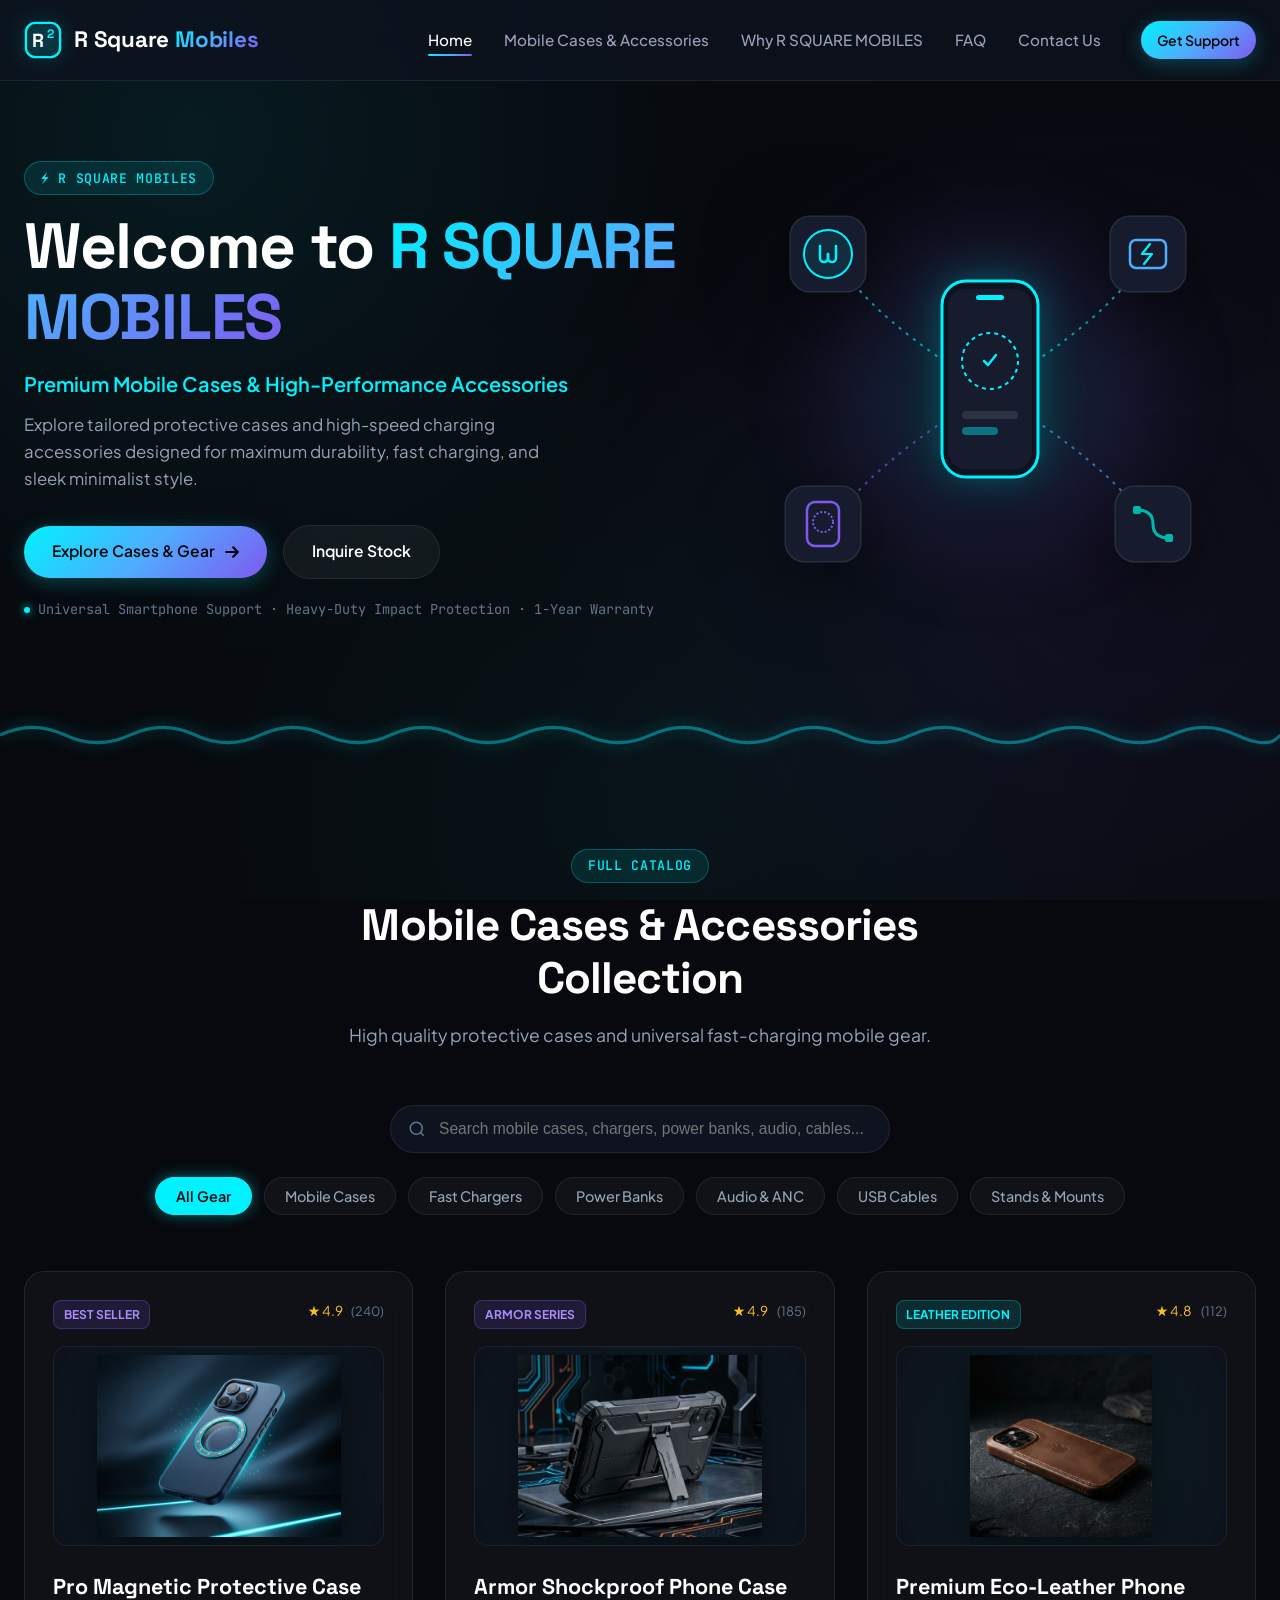
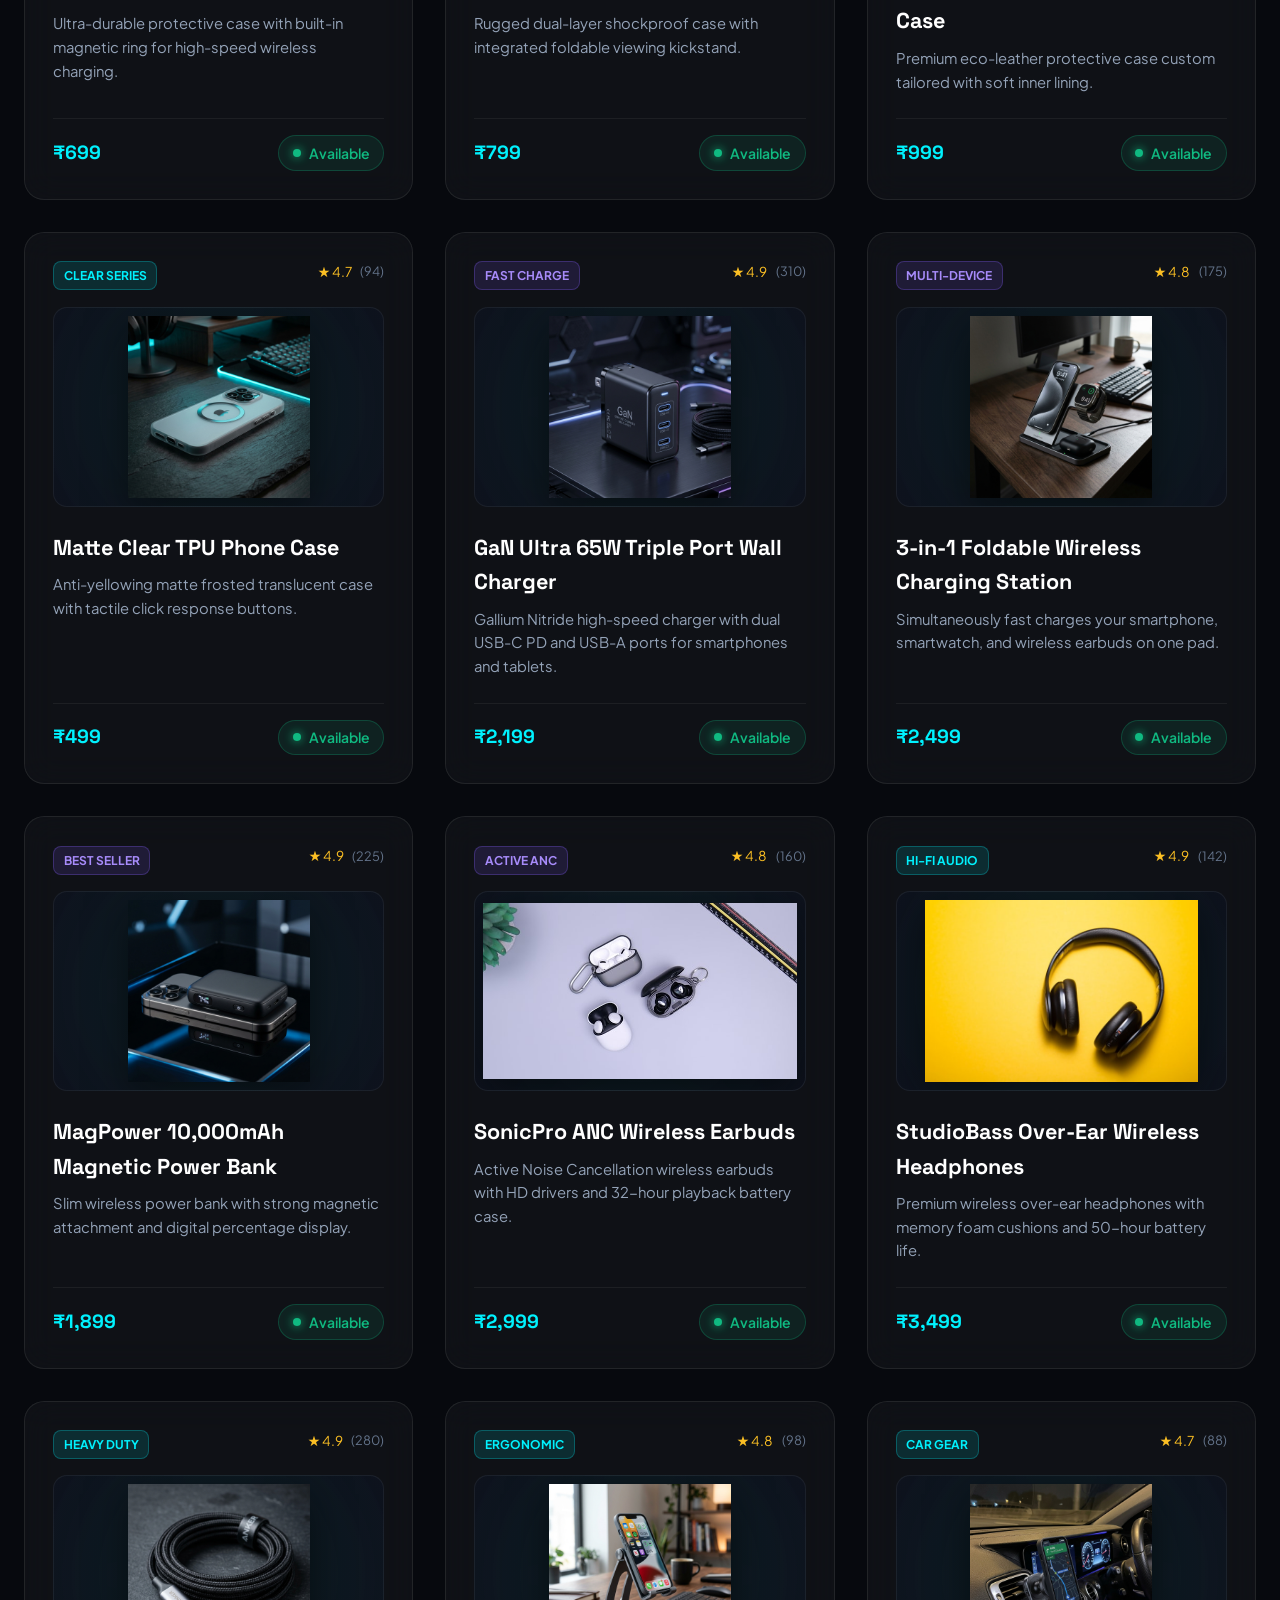
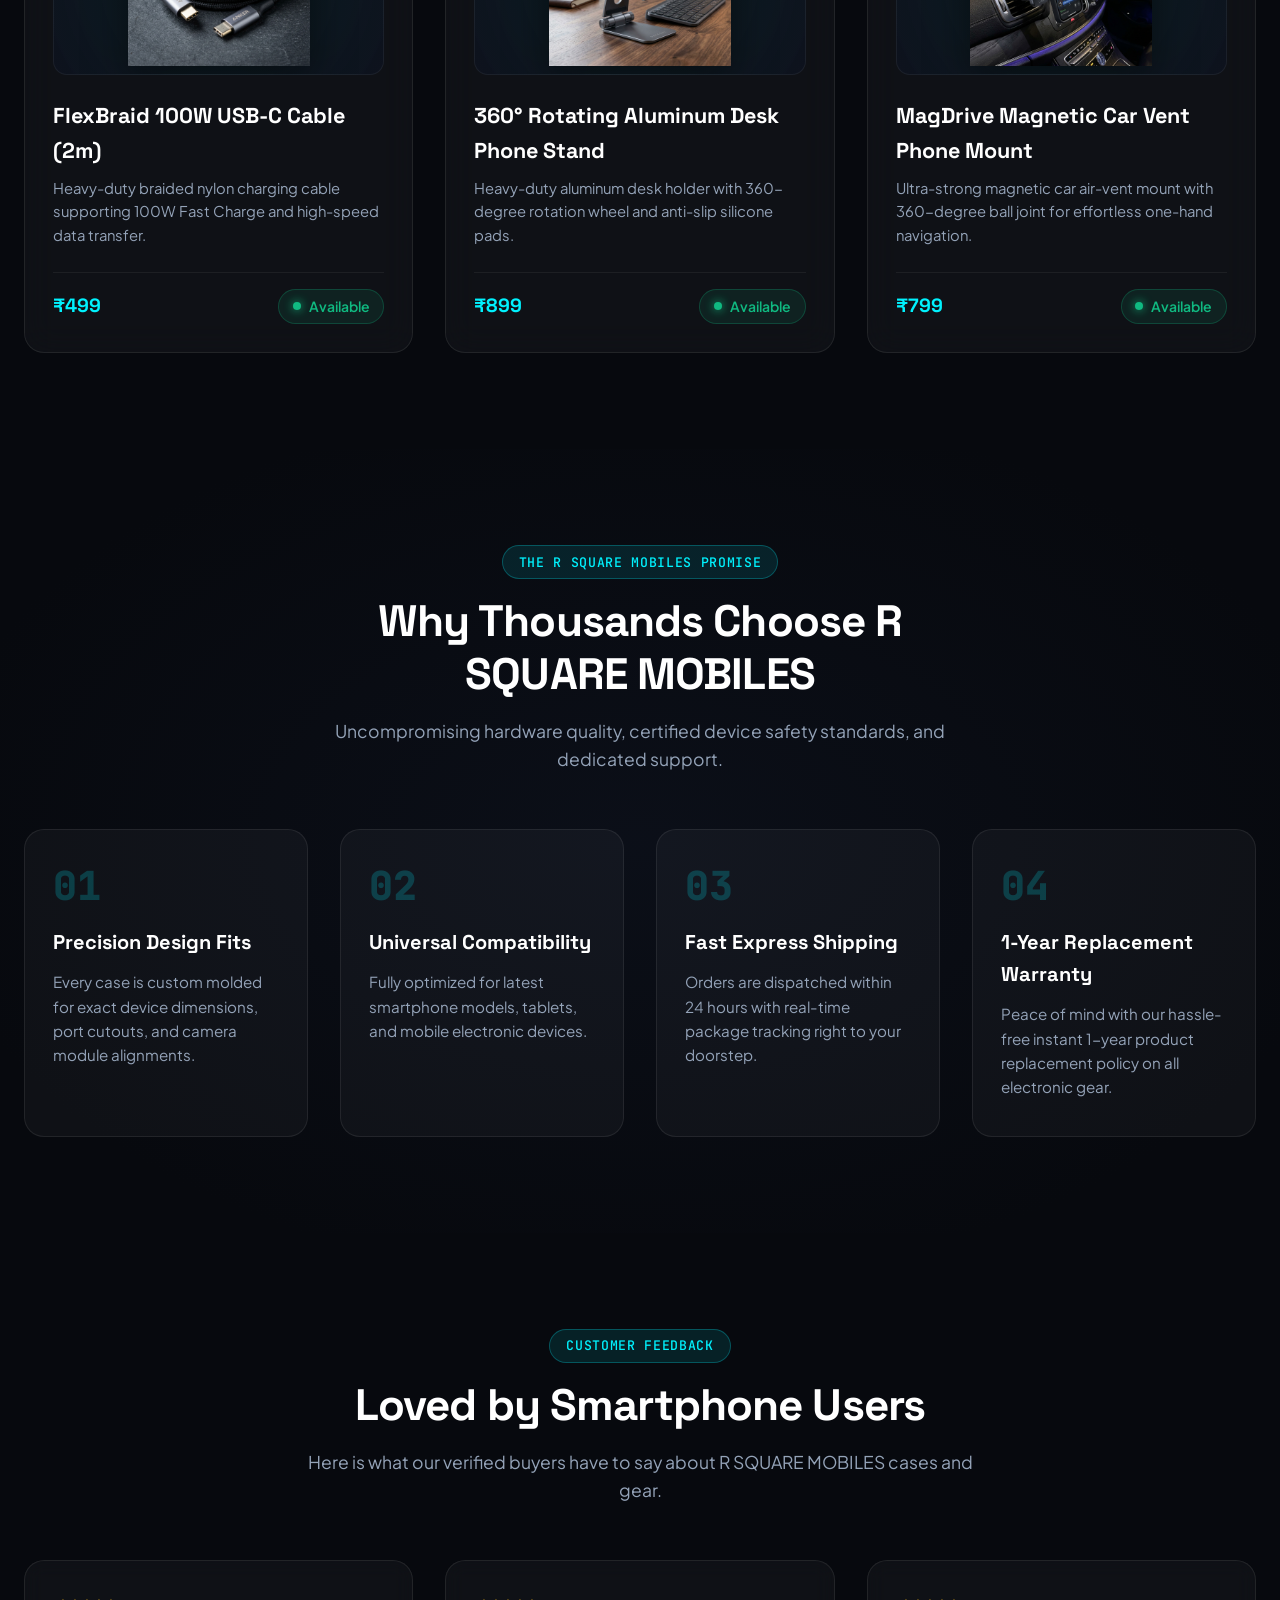
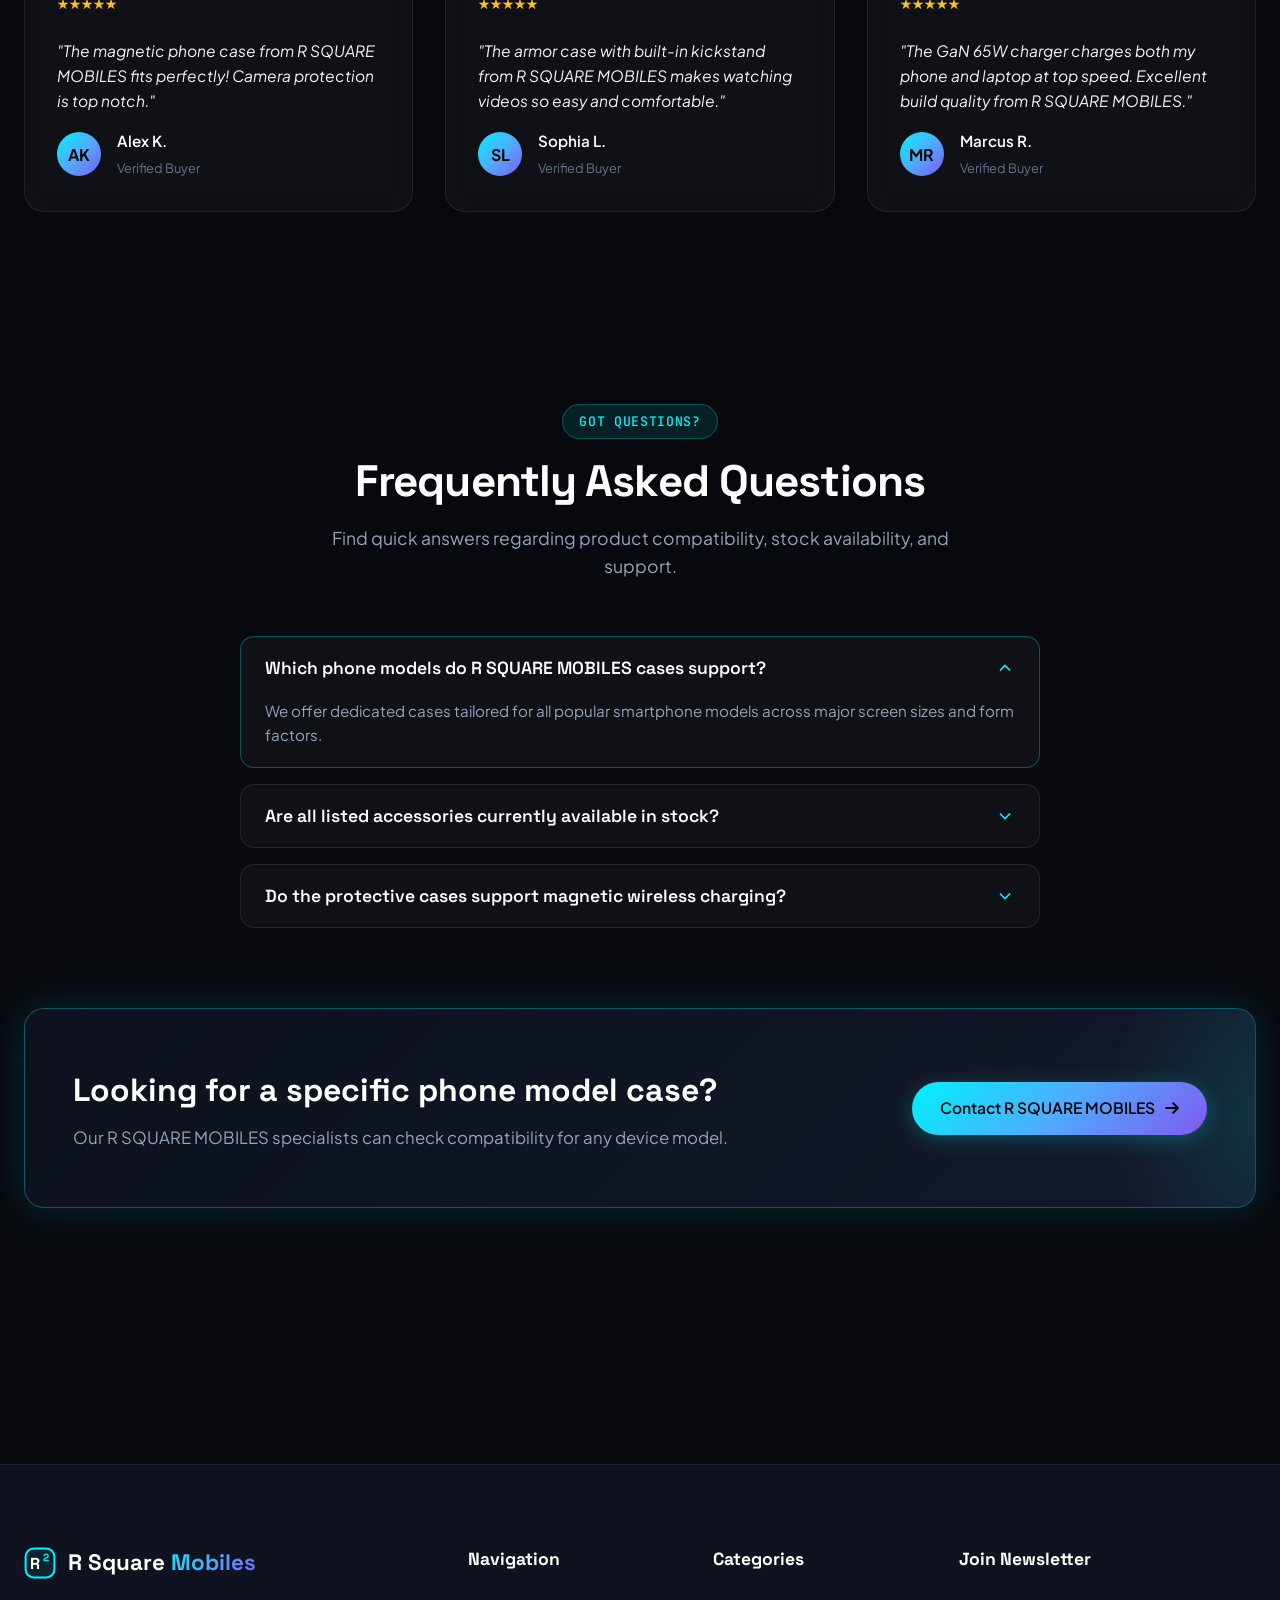
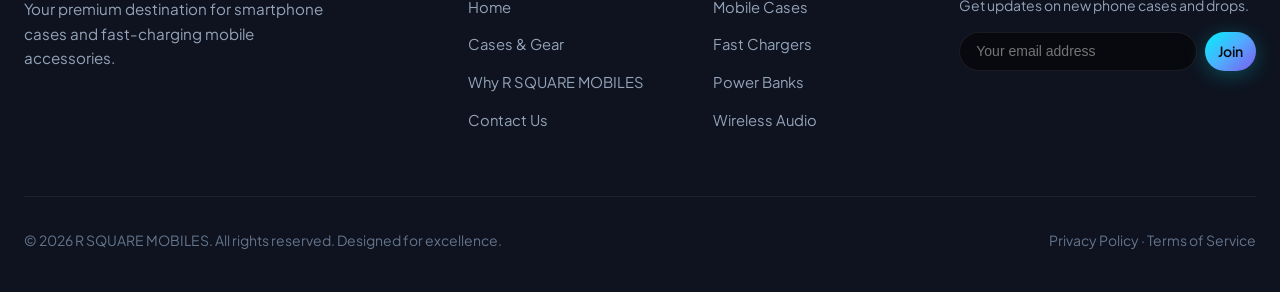
==== index.html @ cab2f371 "first commit" ====
<!DOCTYPE html>
<html lang="en">

<head>
  <meta charset="UTF-8">
  <meta name="viewport" content="width=device-width, initial-scale=1.0">
  <title>R SQUARE MOBILES — Premium Mobile Cases &amp; Accessories</title>
  <meta name="description"
    content="R SQUARE MOBILES is your premier destination for high-end mobile cases and smartphone accessories — fast chargers, magnetic power banks, ANC wireless earbuds, and braided cables.">
  <link rel="preconnect" href="https://fonts.googleapis.com">
  <link rel="preconnect" href="https://fonts.gstatic.com" crossorigin>
  <link rel="stylesheet" href="css/style.css">
</head>

<body>

  <!-- ============================= SITE HEADER ============================= -->
  <header class="site-header">
    <div class="container header-inner">
      <a href="index.html" class="brand" aria-label="R SQUARE MOBILES Home">
        <svg class="brand-mark" viewBox="0 0 40 40" fill="none" xmlns="http://www.w3.org/2000/svg" aria-hidden="true">
          <rect x="2" y="2" width="36" height="36" rx="10" fill="rgba(0, 242, 254, 0.08)" stroke="#00f2fe"
            stroke-width="2.5" />
          <text x="8" y="27" font-family="'Space Grotesk', sans-serif" font-weight="800" font-size="20"
            fill="#ffffff">R</text>
          <text x="24" y="18" font-family="'Space Grotesk', sans-serif" font-weight="800" font-size="13"
            fill="#00f2fe">2</text>
        </svg>
        <span>R Square<span class="accent"> Mobiles</span></span>
      </a>

      <button class="nav-toggle" id="navToggle" aria-label="Toggle navigation menu" aria-expanded="false"
        aria-controls="mainNav">
        <svg viewBox="0 0 24 24" width="24" height="24" fill="none" stroke="currentColor" stroke-width="2"
          stroke-linecap="round">
          <line x1="3" y1="6" x2="21" y2="6" />
          <line x1="3" y1="12" x2="21" y2="12" />
          <line x1="3" y1="18" x2="21" y2="18" />
        </svg>
      </button>

      <nav class="main-nav" id="mainNav">
        <ul class="nav-links">
          <li><a href="index.html" class="active">Home</a></li>
          <li><a href="#accessories">Mobile Cases &amp; Accessories</a></li>
          <li><a href="#why">Why R SQUARE MOBILES</a></li>
          <li><a href="#faq">FAQ</a></li>
          <li><a href="contact.html">Contact Us</a></li>
        </ul>
        <div class="header-actions">
          <a href="contact.html" class="btn btn-primary btn-sm nav-cta">Get Support</a>
        </div>
      </nav>
    </div>
  </header>

  <main>
    <!-- ============================= HERO SECTION ============================= -->
    <section class="hero">
      <div class="container hero-inner">
        <div class="hero-copy">
          <span class="eyebrow">⚡ R SQUARE MOBILES</span>
          <h1 class="hero-heading">Welcome to <span class="accent">R SQUARE MOBILES</span></h1>
          <p class="hero-sub">Premium Mobile Cases &amp; High-Performance Accessories</p>
          <p class="hero-desc">Explore tailored protective cases and high-speed charging accessories designed for
            maximum durability, fast charging, and sleek minimalist style.</p>

          <div class="hero-actions">
            <div class="hero-buttons">
              <a href="#accessories" class="btn btn-primary">
                Explore Cases &amp; Gear
                <svg class="btn-icon" viewBox="0 0 12 12" fill="none" aria-hidden="true">
                  <path d="M1 6h10M7 2l4 4-4 4" stroke="currentColor" stroke-width="1.8" stroke-linecap="round"
                    stroke-linejoin="round" />
                </svg>
              </a>
              <a href="contact.html" class="btn btn-secondary">Inquire Stock</a>
            </div>
            <div class="hero-note">
              <span></span> Universal Smartphone Support · Heavy-Duty Impact Protection · 1-Year Warranty
            </div>
          </div>
        </div>

        <div class="hero-art-wrapper">
          <div class="hero-art-backdrop"></div>
          <div class="hero-svg-container">
            <svg viewBox="0 0 480 440" fill="none" xmlns="http://www.w3.org/2000/svg" aria-hidden="true">
              <path d="M240 220 C160 170, 110 130, 80 80" stroke="#00f2fe" stroke-width="2" stroke-dasharray="3 6"
                opacity="0.6" />
              <path d="M240 220 C320 170, 370 130, 400 80" stroke="#00f2fe" stroke-width="2" stroke-dasharray="3 6"
                opacity="0.6" />
              <path d="M240 220 C160 270, 110 310, 75 360" stroke="#7f5af0" stroke-width="2" stroke-dasharray="3 6"
                opacity="0.6" />
              <path d="M240 220 C320 270, 370 310, 405 360" stroke="#4facfe" stroke-width="2" stroke-dasharray="3 6"
                opacity="0.6" />

              <!-- Central Smartphone Showcase -->
              <g transform="translate(192, 110)">
                <rect x="0" y="0" width="96" height="196" rx="24" fill="#0e131f" stroke="#00f2fe" stroke-width="3"
                  filter="drop-shadow(0 0 20px rgba(0,242,254,0.3))" />
                <rect x="6" y="8" width="84" height="180" rx="18" fill="#161c2e" />
                <rect x="34" y="14" width="28" height="5" rx="2.5" fill="#00f2fe" />
                <circle cx="48" cy="80" r="28" fill="none" stroke="#00f2fe" stroke-width="2" stroke-dasharray="4 4" />
                <path d="M42 80 L46 84 L54 74" stroke="#00f2fe" stroke-width="2.5" stroke-linecap="round" />
                <rect x="20" y="130" width="56" height="8" rx="4" fill="rgba(255,255,255,0.1)" />
                <rect x="20" y="146" width="36" height="8" rx="4" fill="rgba(0,242,254,0.4)" />
              </g>

              <!-- Floating Earbuds (Top Left) -->
              <g class="float-item-1" transform="translate(40, 45)">
                <rect x="0" y="0" width="76" height="76" rx="20" fill="#161c2e" stroke="rgba(255,255,255,0.1)"
                  stroke-width="1.5" />
                <circle cx="38" cy="38" r="24" fill="rgba(0,242,254,0.08)" stroke="#00f2fe" stroke-width="2" />
                <path d="M30 30 v12 a4 4 0 0 0 8 0 v-4" stroke="#00f2fe" stroke-width="2.5" stroke-linecap="round"
                  fill="none" />
                <path d="M46 30 v12 a4 4 0 0 1 -8 0 v-4" stroke="#00f2fe" stroke-width="2.5" stroke-linecap="round"
                  fill="none" />
              </g>

              <!-- Floating Charger (Top Right) -->
              <g class="float-item-2" transform="translate(360, 45)">
                <rect x="0" y="0" width="76" height="76" rx="20" fill="#161c2e" stroke="rgba(255,255,255,0.1)"
                  stroke-width="1.5" />
                <rect x="20" y="24" width="36" height="28" rx="6" stroke="#4facfe" stroke-width="2.5" fill="none" />
                <path d="M40 28 L32 38 H42 L34 48" stroke="#00f2fe" stroke-width="2.2" stroke-linecap="round"
                  stroke-linejoin="round" />
              </g>

              <!-- Floating Case (Bottom Left) -->
              <g class="float-item-3" transform="translate(35, 315)">
                <rect x="0" y="0" width="76" height="76" rx="20" fill="#161c2e" stroke="rgba(255,255,255,0.1)"
                  stroke-width="1.5" />
                <rect x="22" y="16" width="32" height="44" rx="8" stroke="#7f5af0" stroke-width="2.5" fill="none" />
                <circle cx="38" cy="36" r="10" stroke="#7f5af0" stroke-width="2" stroke-dasharray="2 2" />
              </g>

              <!-- Floating USB Cable (Bottom Right) -->
              <g class="float-item-1" transform="translate(365, 315)">
                <rect x="0" y="0" width="76" height="76" rx="20" fill="#161c2e" stroke="rgba(255,255,255,0.1)"
                  stroke-width="1.5" />
                <path d="M22 24 q16 0 16 14 t16 14" stroke="#00b8a9" stroke-width="3" fill="none"
                  stroke-linecap="round" />
                <rect x="18" y="20" width="8" height="8" rx="2" fill="#00b8a9" />
                <rect x="50" y="48" width="8" height="8" rx="2" fill="#00b8a9" />
              </g>
            </svg>
          </div>
        </div>
      </div>
    </section>

    <!-- Cable Divider Visual -->
    <svg class="cable-divider" viewBox="0 0 1180 28" preserveAspectRatio="none" aria-hidden="true">
      <path
        d="M0 14 Q 30 2, 60 14 T 120 14 T 180 14 T 240 14 T 300 14 T 360 14 T 420 14 T 480 14 T 540 14 T 600 14 T 660 14 T 720 14 T 780 14 T 840 14 T 900 14 T 960 14 T 1020 14 T 1080 14 T 1140 14 T 1180 14" />
    </svg>

    <!-- ============================= ACCESSORIES CATALOG ============================= -->
    <section class="accessories" id="accessories">
      <div class="container">
        <div class="section-head">
          <span class="eyebrow">Full Catalog</span>
          <h2 class="section-heading">Mobile Cases &amp; Accessories Collection</h2>
          <p class="section-sub">High quality protective cases and universal fast-charging mobile gear.</p>
        </div>

        <!-- Filter & Search Controls -->
        <div class="filter-bar">
          <div class="search-box">
            <svg class="search-icon" viewBox="0 0 24 24" fill="none" stroke="currentColor" stroke-width="2">
              <circle cx="11" cy="11" r="8" />
              <line x1="21" y1="21" x2="16.65" y2="16.65" />
            </svg>
            <input type="text" id="searchInput" class="search-input"
              placeholder="Search mobile cases, chargers, power banks, audio, cables..."
              aria-label="Search mobile cases and accessories">
          </div>

          <div class="category-tabs">
            <button class="tab-btn active" data-category="all">All Gear</button>
            <button class="tab-btn" data-category="cases">Mobile Cases</button>
            <button class="tab-btn" data-category="chargers">Fast Chargers</button>
            <button class="tab-btn" data-category="powerbanks">Power Banks</button>
            <button class="tab-btn" data-category="audio">Audio &amp; ANC</button>
            <button class="tab-btn" data-category="cables">USB Cables</button>
            <button class="tab-btn" data-category="accessories">Stands &amp; Mounts</button>
          </div>
        </div>

        <!-- Dynamic Product Cards Grid -->
        <div class="card-grid" id="productGrid">
          <!-- Populated dynamically via js/script.js -->
        </div>
      </div>
    </section>

    <!-- ============================= WHY CHOOSE US ============================= -->
    <section class="why" id="why">
      <div class="container">
        <div class="section-head">
          <span class="eyebrow">The R SQUARE MOBILES Promise</span>
          <h2 class="section-heading">Why Thousands Choose R SQUARE MOBILES</h2>
          <p class="section-sub">Uncompromising hardware quality, certified device safety standards, and dedicated
            support.</p>
        </div>

        <div class="feature-grid">
          <div class="feature-item">
            <span class="feature-num">01</span>
            <h3>Precision Design Fits</h3>
            <p>Every case is custom molded for exact device dimensions, port cutouts, and camera module alignments.</p>
          </div>
          <div class="feature-item">
            <span class="feature-num">02</span>
            <h3>Universal Compatibility</h3>
            <p>Fully optimized for latest smartphone models, tablets, and mobile electronic devices.</p>
          </div>
          <div class="feature-item">
            <span class="feature-num">03</span>
            <h3>Fast Express Shipping</h3>
            <p>Orders are dispatched within 24 hours with real-time package tracking right to your doorstep.</p>
          </div>
          <div class="feature-item">
            <span class="feature-num">04</span>
            <h3>1-Year Replacement Warranty</h3>
            <p>Peace of mind with our hassle-free instant 1-year product replacement policy on all electronic gear.</p>
          </div>
        </div>
      </div>
    </section>

    <!-- ============================= REVIEWS / TESTIMONIALS ============================= -->
    <section class="testimonials">
      <div class="container">
        <div class="section-head">
          <span class="eyebrow">Customer Feedback</span>
          <h2 class="section-heading">Loved by Smartphone Users</h2>
          <p class="section-sub">Here is what our verified buyers have to say about R SQUARE MOBILES cases and gear.</p>
        </div>

        <div class="testimonial-grid">
          <div class="testimonial-card">
            <div class="rating-stars">★★★★★</div>
            <p class="testimonial-quote">"The magnetic phone case from R SQUARE MOBILES fits perfectly! Camera
              protection is top notch."</p>
            <div class="testimonial-user">
              <div class="user-avatar">AK</div>
              <div class="user-info">
                <h4>Alex K.</h4>
                <span>Verified Buyer</span>
              </div>
            </div>
          </div>

          <div class="testimonial-card">
            <div class="rating-stars">★★★★★</div>
            <p class="testimonial-quote">"The armor case with built-in kickstand from R SQUARE MOBILES makes watching
              videos so easy and comfortable."</p>
            <div class="testimonial-user">
              <div class="user-avatar">SL</div>
              <div class="user-info">
                <h4>Sophia L.</h4>
                <span>Verified Buyer</span>
              </div>
            </div>
          </div>

          <div class="testimonial-card">
            <div class="rating-stars">★★★★★</div>
            <p class="testimonial-quote">"The GaN 65W charger charges both my phone and laptop at top speed. Excellent
              build quality from R SQUARE MOBILES."</p>
            <div class="testimonial-user">
              <div class="user-avatar">MR</div>
              <div class="user-info">
                <h4>Marcus R.</h4>
                <span>Verified Buyer</span>
              </div>
            </div>
          </div>
        </div>
      </div>
    </section>

    <!-- ============================= FAQ ACCORDION ============================= -->
    <section class="faq-section" id="faq">
      <div class="container">
        <div class="section-head">
          <span class="eyebrow">Got Questions?</span>
          <h2 class="section-heading">Frequently Asked Questions</h2>
          <p class="section-sub">Find quick answers regarding product compatibility, stock availability, and support.
          </p>
        </div>

        <div class="faq-accordion">
          <div class="faq-item open">
            <button class="faq-question">
              Which phone models do R SQUARE MOBILES cases support?
              <svg class="faq-icon" viewBox="0 0 24 24" fill="none" stroke="currentColor" stroke-width="2">
                <polyline points="6 9 12 15 18 9" />
              </svg>
            </button>
            <div class="faq-answer">
              We offer dedicated cases tailored for all popular smartphone models across major screen sizes and form
              factors.
            </div>
          </div>

          <div class="faq-item">
            <button class="faq-question">
              Are all listed accessories currently available in stock?
              <svg class="faq-icon" viewBox="0 0 24 24" fill="none" stroke="currentColor" stroke-width="2">
                <polyline points="6 9 12 15 18 9" />
              </svg>
            </button>
            <div class="faq-answer">
              Yes! All cases and accessories displayed in the catalog are available in stock at R SQUARE MOBILES and
              ready for fast dispatch.
            </div>
          </div>

          <div class="faq-item">
            <button class="faq-question">
              Do the protective cases support magnetic wireless charging?
              <svg class="faq-icon" viewBox="0 0 24 24" fill="none" stroke="currentColor" stroke-width="2">
                <polyline points="6 9 12 15 18 9" />
              </svg>
            </button>
            <div class="faq-answer">
              Yes, our magnetic cases feature built-in magnetic rings for strong alignment with magnetic wireless
              chargers, power banks, and car mounts.
            </div>
          </div>
        </div>
      </div>
      </div>

      <!-- ============================= CONTACT CTA ============================= -->
      <section class="cta">
        <div class="container">
          <div class="cta-panel">
            <div class="cta-copy">
              <h2>Looking for a specific phone model case?</h2>
              <p>Our R SQUARE MOBILES specialists can check compatibility for any device model.</p>
            </div>
            <a href="contact.html" class="btn btn-primary">
              Contact R SQUARE MOBILES
              <svg class="btn-icon" viewBox="0 0 12 12" fill="none" aria-hidden="true">
                <path d="M1 6h10M7 2l4 4-4 4" stroke="currentColor" stroke-width="1.8" stroke-linecap="round"
                  stroke-linejoin="round" />
              </svg>
            </a>
          </div>
        </div>
      </section>
  </main>

  <!-- ============================= FOOTER ============================= -->
  <footer class="site-footer">
    <div class="container">
      <div class="footer-top">
        <div>
          <div class="footer-brand">
            <svg viewBox="0 0 40 40" width="32" height="32" fill="none" xmlns="http://www.w3.org/2000/svg"
              aria-hidden="true">
              <rect x="2" y="2" width="36" height="36" rx="10" fill="rgba(0, 242, 254, 0.08)" stroke="#00f2fe"
                stroke-width="2.5" />
              <text x="8" y="27" font-family="'Space Grotesk', sans-serif" font-weight="800" font-size="20"
                fill="#ffffff">R</text>
              <text x="24" y="18" font-family="'Space Grotesk', sans-serif" font-weight="800" font-size="13"
                fill="#00f2fe">2</text>
            </svg>
            <span>R Square<span class="accent"> Mobiles</span></span>
          </div>
          <p class="footer-tagline">Your premium destination for smartphone cases and fast-charging mobile accessories.
          </p>
        </div>

        <div class="footer-col">
          <h4>Navigation</h4>
          <ul>
            <li><a href="index.html">Home</a></li>
            <li><a href="#accessories">Cases &amp; Gear</a></li>
            <li><a href="#why">Why R SQUARE MOBILES</a></li>
            <li><a href="contact.html">Contact Us</a></li>
          </ul>
        </div>

        <div class="footer-col">
          <h4>Categories</h4>
          <ul>
            <li><a href="#accessories">Mobile Cases</a></li>
            <li><a href="#accessories">Fast Chargers</a></li>
            <li><a href="#accessories">Power Banks</a></li>
            <li><a href="#accessories">Wireless Audio</a></li>
          </ul>
        </div>

        <div class="footer-col">
          <h4>Join Newsletter</h4>
          <p style="font-size:0.875rem; color:var(--text-muted);">Get updates on new phone cases and drops.</p>
          <form class="newsletter-form"
            onsubmit="event.preventDefault(); showToast('Subscribed to R SQUARE MOBILES newsletter!'); this.reset();">
            <input type="email" placeholder="Your email address" class="newsletter-input" required>
            <button type="submit" class="btn btn-primary btn-sm">Join</button>
          </form>
        </div>
      </div>

      <div class="footer-bottom">
        <span>© 2026 R SQUARE MOBILES. All rights reserved. Designed for excellence.</span>
        <span>Privacy Policy · Terms of Service</span>
      </div>
    </div>
  </footer>

  <script src="js/script.js"></script>
</body>

</html>
---- css/style.css ----
/* ==========================================================================
   R SQUARE MOBILES — PREMIUM ULTRA-MODERN DESIGN SYSTEM
   ========================================================================== */

@import url('https://fonts.googleapis.com/css2?family=Plus+Jakarta+Sans:ital,wght@0,300..800;1,300..800&family=Space+Grotesk:wght@500;600;700&family=JetBrains+Mono:wght@500&display=swap');

:root {
  /* Color Palette - Deep Space Obsidian & Cyber Cyan */
  --bg-dark: #07090e;
  --bg-surface: #0e131f;
  --bg-surface-elevated: #161c2e;
  --bg-glass: rgba(14, 19, 31, 0.75);
  --bg-glass-card: rgba(255, 255, 255, 0.035);
  --bg-glass-hover: rgba(255, 255, 255, 0.07);

  --border-glass: rgba(255, 255, 255, 0.08);
  --border-glow: rgba(0, 242, 254, 0.3);
  --border-active: #00f2fe;

  --accent-cyan: #00f2fe;
  --accent-blue: #4facfe;
  --accent-teal: #00b8a9;
  --accent-purple: #7f5af0;
  --accent-gradient: linear-gradient(135deg, #00f2fe 0%, #4facfe 50%, #7f5af0 100%);
  --accent-gradient-hover: linear-gradient(135deg, #38f9d7 0%, #4facfe 100%);
  --accent-glow: rgba(0, 242, 254, 0.25);
  --accent-glow-strong: rgba(0, 242, 254, 0.5);

  --text-bright: #ffffff;
  --text-main: #f1f5f9;
  --text-muted: #94a3b8;
  --text-dim: #64748b;

  --font-primary: 'Plus Jakarta Sans', -apple-system, BlinkMacSystemFont, sans-serif;
  --font-heading: 'Space Grotesk', sans-serif;
  --font-mono: 'JetBrains Mono', monospace;

  --radius-sm: 8px;
  --radius-md: 14px;
  --radius-lg: 20px;
  --radius-full: 9999px;

  --transition-fast: 0.2s cubic-bezier(0.16, 1, 0.3, 1);
  --transition-normal: 0.35s cubic-bezier(0.16, 1, 0.3, 1);
  --transition-bounce: 0.5s cubic-bezier(0.34, 1.56, 0.64, 1);

  --shadow-sm: 0 4px 12px rgba(0, 0, 0, 0.3);
  --shadow-md: 0 10px 30px rgba(0, 0, 0, 0.5);
  --shadow-glow: 0 0 30px rgba(0, 242, 254, 0.2);
}

/* Base & Reset */
*,
*::before,
*::after {
  box-sizing: border-box;
  margin: 0;
  padding: 0;
}

html {
  scroll-behavior: smooth;
  font-size: 16px;
  color-scheme: dark;
}

body {
  font-family: var(--font-primary);
  background-color: var(--bg-dark);
  color: var(--text-main);
  line-height: 1.6;
  overflow-x: hidden;
  min-height: 100vh;
  position: relative;
  background-image:
    radial-gradient(circle at 15% 15%, rgba(0, 242, 254, 0.08) 0%, transparent 40%),
    radial-gradient(circle at 85% 65%, rgba(127, 90, 240, 0.08) 0%, transparent 45%),
    radial-gradient(circle at 50% 90%, rgba(0, 184, 169, 0.06) 0%, transparent 50%);
  background-attachment: fixed;
}

/* Custom Scrollbar */
::-webkit-scrollbar {
  width: 10px;
}

::-webkit-scrollbar-track {
  background: var(--bg-dark);
}

::-webkit-scrollbar-thumb {
  background: #1e293b;
  border-radius: var(--radius-full);
  border: 2px solid var(--bg-dark);
}

::-webkit-scrollbar-thumb:hover {
  background: var(--accent-teal);
}

/* Typography & Layout Utility */
.container {
  width: 100%;
  max-width: 1280px;
  margin: 0 auto;
  padding: 0 1.5rem;
}

a {
  color: inherit;
  text-decoration: none;
  transition: color var(--transition-fast);
}

ul {
  list-style: none;
}

img,
svg {
  display: block;
  max-width: 100%;
}

button {
  font-family: inherit;
  cursor: pointer;
  border: none;
  background: none;
}

.eyebrow {
  display: inline-flex;
  align-items: center;
  gap: 0.5rem;
  padding: 0.35rem 1rem;
  border-radius: var(--radius-full);
  background: rgba(0, 242, 254, 0.1);
  border: 1px solid rgba(0, 242, 254, 0.25);
  color: var(--accent-cyan);
  font-family: var(--font-mono);
  font-size: 0.825rem;
  font-weight: 500;
  letter-spacing: 0.05em;
  text-transform: uppercase;
  margin-bottom: 1rem;
}

.accent {
  background: var(--accent-gradient);
  -webkit-background-clip: text;
  -webkit-text-fill-color: transparent;
}

.section-head {
  text-align: center;
  max-width: 680px;
  margin: 0 auto 3.5rem;
}

.section-heading {
  font-family: var(--font-heading);
  font-size: clamp(2rem, 4vw, 2.75rem);
  font-weight: 700;
  letter-spacing: -0.02em;
  color: var(--text-bright);
  line-height: 1.2;
  margin-bottom: 1rem;
}

.section-sub {
  color: var(--text-muted);
  font-size: 1.1rem;
}

/* Buttons */
.btn {
  display: inline-flex;
  align-items: center;
  justify-content: center;
  gap: 0.6rem;
  padding: 0.85rem 1.75rem;
  border-radius: var(--radius-full);
  font-weight: 600;
  font-size: 0.975rem;
  transition: all var(--transition-normal);
  position: relative;
  overflow: hidden;
  z-index: 1;
}

.btn-primary {
  background: var(--accent-gradient);
  color: #07090e;
  box-shadow: 0 4px 20px var(--accent-glow);
}

.btn-primary:hover {
  transform: translateY(-2px);
  box-shadow: 0 8px 30px var(--accent-glow-strong);
}

.btn-secondary {
  background: rgba(255, 255, 255, 0.05);
  color: var(--text-bright);
  border: 1px solid var(--border-glass);
  backdrop-filter: blur(10px);
}

.btn-secondary:hover {
  background: rgba(255, 255, 255, 0.1);
  border-color: rgba(255, 255, 255, 0.2);
  transform: translateY(-2px);
}

.btn-sm {
  padding: 0.5rem 1rem;
  font-size: 0.875rem;
}

.btn-icon {
  width: 14px;
  height: 14px;
  transition: transform var(--transition-fast);
}

.btn:hover .btn-icon {
  transform: translateX(4px);
}

/* ==========================================================================
   HEADER & NAVIGATION
   ========================================================================== */
.site-header {
  position: sticky;
  top: 0;
  z-index: 100;
  background: var(--bg-glass);
  backdrop-filter: blur(20px);
  -webkit-backdrop-filter: blur(20px);
  border-bottom: 1px solid var(--border-glass);
  transition: background var(--transition-fast);
}

.header-inner {
  display: flex;
  align-items: center;
  justify-content: space-between;
  height: 80px;
}

.brand {
  display: flex;
  align-items: center;
  gap: 0.75rem;
  font-family: var(--font-heading);
  font-size: 1.4rem;
  font-weight: 700;
  color: var(--text-bright);
  letter-spacing: -0.01em;
}

.brand-mark {
  width: 38px;
  height: 38px;
  filter: drop-shadow(0 0 10px rgba(0, 242, 254, 0.4));
  transition: transform var(--transition-bounce);
}

.brand:hover .brand-mark {
  transform: scale(1.1) rotate(-5deg);
}

.main-nav {
  display: flex;
  align-items: center;
  gap: 2.5rem;
}

.nav-links {
  display: flex;
  align-items: center;
  gap: 2rem;
}

.nav-links a {
  color: var(--text-muted);
  font-weight: 500;
  font-size: 0.95rem;
  position: relative;
  padding: 0.4rem 0;
}

.nav-links a:hover,
.nav-links a.active {
  color: var(--text-bright);
}

.nav-links a::after {
  content: '';
  position: absolute;
  bottom: 0;
  left: 0;
  width: 0%;
  height: 2px;
  background: var(--accent-gradient);
  border-radius: var(--radius-full);
  transition: width var(--transition-normal);
}

.nav-links a:hover::after,
.nav-links a.active::after {
  width: 100%;
}

.header-actions {
  display: flex;
  align-items: center;
  gap: 1rem;
}

.cart-toggle-btn {
  position: relative;
  display: flex;
  align-items: center;
  justify-content: center;
  width: 44px;
  height: 44px;
  border-radius: var(--radius-full);
  background: rgba(255, 255, 255, 0.05);
  border: 1px solid var(--border-glass);
  color: var(--text-bright);
  transition: all var(--transition-fast);
}

.cart-toggle-btn:hover {
  background: rgba(0, 242, 254, 0.15);
  border-color: var(--accent-cyan);
  color: var(--accent-cyan);
}

.cart-badge {
  position: absolute;
  top: -4px;
  right: -4px;
  background: var(--accent-cyan);
  color: #07090e;
  font-size: 0.75rem;
  font-weight: 700;
  width: 20px;
  height: 20px;
  border-radius: var(--radius-full);
  display: flex;
  align-items: center;
  justify-content: center;
  box-shadow: 0 0 10px var(--accent-cyan);
}

.nav-toggle {
  display: none;
  background: transparent;
  border: none;
  cursor: pointer;
  padding: 0.5rem;
  width: 40px;
  height: 40px;
}

.nav-toggle svg {
  stroke: var(--text-bright);
}

/* Mobile Nav Drawer Overlay */
@media (max-width: 900px) {
  .nav-toggle {
    display: flex;
    align-items: center;
    justify-content: center;
  }

  .main-nav {
    position: fixed;
    top: 80px;
    right: -100%;
    width: 280px;
    height: calc(100vh - 80px);
    background: var(--bg-surface-elevated);
    border-left: 1px solid var(--border-glass);
    flex-direction: column;
    align-items: flex-start;
    padding: 2.5rem 2rem;
    gap: 2rem;
    transition: right var(--transition-normal);
    box-shadow: -10px 0 30px rgba(0, 0, 0, 0.5);
  }

  .main-nav.open {
    right: 0;
  }

  .nav-links {
    flex-direction: column;
    align-items: flex-start;
    width: 100%;
    gap: 1.5rem;
  }

  .nav-links a {
    font-size: 1.1rem;
    width: 100%;
  }

  .nav-cta {
    width: 100%;
    text-align: center;
  }
}

/* ==========================================================================
   HERO SECTION
   ========================================================================== */
.hero {
  padding: 5rem 0 6rem;
  position: relative;
  overflow: hidden;
}

.hero-inner {
  display: grid;
  grid-template-columns: 1.1fr 0.9fr;
  gap: 3rem;
  align-items: center;
}

.hero-copy {
  z-index: 2;
}

.hero-heading {
  font-family: var(--font-heading);
  font-size: clamp(2.5rem, 5vw, 4rem);
  font-weight: 700;
  line-height: 1.1;
  color: var(--text-bright);
  margin-bottom: 1rem;
  letter-spacing: -0.02em;
}

.hero-sub {
  font-size: 1.25rem;
  color: var(--accent-cyan);
  font-weight: 600;
  margin-bottom: 0.75rem;
}

.hero-desc {
  font-size: 1.05rem;
  color: var(--text-muted);
  margin-bottom: 2rem;
  max-width: 540px;
}

.hero-actions {
  display: flex;
  flex-direction: column;
  gap: 1.25rem;
}

.hero-buttons {
  display: flex;
  align-items: center;
  gap: 1rem;
  flex-wrap: wrap;
}

.hero-note {
  display: flex;
  align-items: center;
  gap: 0.5rem;
  font-size: 0.85rem;
  color: var(--text-dim);
  font-family: var(--font-mono);
}

.hero-note span {
  display: inline-block;
  width: 6px;
  height: 6px;
  border-radius: 50%;
  background: var(--accent-cyan);
  box-shadow: 0 0 8px var(--accent-cyan);
}

/* Interactive 3D Phone Hero Canvas Art */
.hero-art-wrapper {
  position: relative;
  display: flex;
  justify-content: center;
  align-items: center;
}

.hero-art-backdrop {
  position: absolute;
  width: 380px;
  height: 380px;
  background: radial-gradient(circle, rgba(0, 242, 254, 0.18) 0%, rgba(127, 90, 240, 0.12) 50%, transparent 70%);
  filter: blur(40px);
  border-radius: 50%;
  animation: pulse-glow 6s ease-in-out infinite alternate;
}

@keyframes pulse-glow {
  0% {
    transform: scale(0.9);
    opacity: 0.6;
  }

  100% {
    transform: scale(1.15);
    opacity: 1;
  }
}

.hero-svg-container {
  position: relative;
  width: 100%;
  max-width: 480px;
  filter: drop-shadow(0 20px 40px rgba(0, 0, 0, 0.6));
}

.float-item-1 {
  animation: float-slow 5s ease-in-out infinite alternate;
}

.float-item-2 {
  animation: float-slow 6s ease-in-out infinite alternate-reverse;
}

.float-item-3 {
  animation: float-slow 7s ease-in-out infinite alternate;
}

@keyframes float-slow {
  0% {
    transform: translateY(0px) rotate(0deg);
  }

  100% {
    transform: translateY(-12px) rotate(2deg);
  }
}

/* Cable Wavy Divider */
.cable-divider {
  width: 100%;
  height: 36px;
  stroke: rgba(0, 242, 254, 0.4);
  stroke-width: 2.5;
  fill: none;
  filter: drop-shadow(0 0 8px var(--accent-cyan));
}

/* ==========================================================================
   ACCESSORIES & PRODUCT CATALOG
   ========================================================================== */
.accessories {
  padding: 6rem 0;
  position: relative;
}

.filter-bar {
  display: flex;
  flex-direction: column;
  gap: 1.5rem;
  align-items: center;
  margin-bottom: 3.5rem;
}

.search-box {
  position: relative;
  width: 100%;
  max-width: 500px;
}

.search-input {
  width: 100%;
  padding: 0.9rem 1.25rem 0.9rem 3rem;
  background: var(--bg-surface);
  border: 1px solid var(--border-glass);
  border-radius: var(--radius-full);
  color: var(--text-bright);
  font-size: 0.975rem;
  outline: none;
  transition: all var(--transition-fast);
}

.search-input:focus {
  border-color: var(--accent-cyan);
  box-shadow: 0 0 20px rgba(0, 242, 254, 0.2);
  background: var(--bg-surface-elevated);
}

.search-icon {
  position: absolute;
  left: 1.1rem;
  top: 50%;
  transform: translateY(-50%);
  width: 18px;
  height: 18px;
  stroke: var(--text-dim);
  pointer-events: none;
}

.category-tabs {
  display: flex;
  align-items: center;
  justify-content: center;
  gap: 0.75rem;
  flex-wrap: wrap;
}

.tab-btn {
  padding: 0.55rem 1.25rem;
  border-radius: var(--radius-full);
  background: rgba(255, 255, 255, 0.04);
  border: 1px solid var(--border-glass);
  color: var(--text-muted);
  font-size: 0.9rem;
  font-weight: 500;
  transition: all var(--transition-fast);
}

.tab-btn:hover {
  color: var(--text-bright);
  background: rgba(255, 255, 255, 0.08);
}

.tab-btn.active {
  background: var(--accent-cyan);
  color: #07090e;
  font-weight: 600;
  border-color: var(--accent-cyan);
  box-shadow: 0 0 15px rgba(0, 242, 254, 0.4);
}

/* Card Grid */
.card-grid {
  display: grid;
  grid-template-columns: repeat(auto-fill, minmax(320px, 1fr));
  gap: 2rem;
}

.product-card {
  background: var(--bg-glass-card);
  border: 1px solid var(--border-glass);
  border-radius: var(--radius-lg);
  padding: 1.75rem;
  backdrop-filter: blur(16px);
  -webkit-backdrop-filter: blur(16px);
  transition: all var(--transition-normal);
  display: flex;
  flex-direction: column;
  position: relative;
  overflow: hidden;
}

.product-card::before {
  content: '';
  position: absolute;
  top: 0;
  left: 0;
  width: 100%;
  height: 2px;
  background: var(--accent-gradient);
  opacity: 0;
  transition: opacity var(--transition-fast);
}

.product-card:hover {
  transform: translateY(-8px);
  background: var(--bg-glass-hover);
  border-color: rgba(0, 242, 254, 0.3);
  box-shadow: var(--shadow-md), 0 0 25px rgba(0, 242, 254, 0.12);
}

.product-card:hover::before {
  opacity: 1;
}

.card-top {
  display: flex;
  justify-content: space-between;
  align-items: center;
  margin-bottom: 1rem;
}

.badge-tag {
  font-size: 0.75rem;
  font-weight: 700;
  text-transform: uppercase;
  padding: 0.25rem 0.6rem;
  border-radius: var(--radius-sm);
  background: rgba(0, 242, 254, 0.12);
  color: var(--accent-cyan);
  border: 1px solid rgba(0, 242, 254, 0.25);
}

.badge-tag.popular {
  background: rgba(127, 90, 240, 0.15);
  color: #a78bfa;
  border-color: rgba(127, 90, 240, 0.3);
}

.card-icon-wrap {
  width: 100%;
  height: 200px;
  border-radius: var(--radius-md);
  background: radial-gradient(circle at center, rgba(0, 242, 254, 0.08) 0%, rgba(14, 19, 31, 0.85) 100%);
  border: 1px solid rgba(255, 255, 255, 0.06);
  display: flex;
  align-items: center;
  justify-content: center;
  margin-bottom: 1.5rem;
  position: relative;
  overflow: hidden;
  padding: 0.5rem;
}

.product-img {
  width: 100%;
  height: 100%;
  object-fit: contain;
  transition: transform var(--transition-bounce);
  filter: drop-shadow(0 10px 20px rgba(0, 0, 0, 0.5));
}

.product-card:hover .product-img {
  transform: scale(1.08) translateY(-4px);
}

.availability-status {
  display: inline-flex;
  align-items: center;
  gap: 0.5rem;
  font-size: 0.875rem;
  font-weight: 600;
  color: #10b981;
  background: rgba(16, 185, 129, 0.1);
  padding: 0.35rem 0.85rem;
  border-radius: var(--radius-full);
  border: 1px solid rgba(16, 185, 129, 0.25);
}

.availability-status.large {
  font-size: 1rem;
  padding: 0.5rem 1rem;
}

.status-dot {
  width: 8px;
  height: 8px;
  border-radius: 50%;
  background: #10b981;
  box-shadow: 0 0 10px #10b981;
  animation: pulse-dot 2s infinite alternate;
}

@keyframes pulse-dot {
  0% {
    transform: scale(0.9);
    opacity: 0.7;
  }

  100% {
    transform: scale(1.2);
    opacity: 1;
  }
}

.rating-stars {
  display: flex;
  align-items: center;
  gap: 0.25rem;
  color: #fbbf24;
  font-size: 0.85rem;
  margin-bottom: 0.5rem;
}

.rating-stars span {
  color: var(--text-dim);
  font-size: 0.8rem;
  margin-left: 0.3rem;
}

.product-card h3 {
  font-family: var(--font-heading);
  font-size: 1.35rem;
  font-weight: 700;
  color: var(--text-bright);
  margin-bottom: 0.5rem;
}

.product-card p {
  color: var(--text-muted);
  font-size: 0.925rem;
  margin-bottom: 1.5rem;
  flex-grow: 1;
}

.card-bottom {
  display: flex;
  align-items: center;
  justify-content: space-between;
  margin-top: auto;
  padding-top: 1rem;
  border-top: 1px solid rgba(255, 255, 255, 0.06);
}

.card-actions {
  display: flex;
  gap: 0.5rem;
  width: 100%;
  justify-content: space-between;
  align-items: center;
}

.btn-add-cart {
  padding: 0.65rem 1.25rem;
  border-radius: var(--radius-full);
  background: var(--accent-gradient);
  color: #07090e;
  font-weight: 600;
  font-size: 0.875rem;
  transition: all var(--transition-fast);
  display: flex;
  align-items: center;
  gap: 0.4rem;
}

.btn-add-cart:hover {
  box-shadow: 0 0 15px rgba(0, 242, 254, 0.5);
  transform: scale(1.03);
}

.btn-quick-view {
  width: 36px;
  height: 36px;
  border-radius: var(--radius-full);
  background: rgba(255, 255, 255, 0.05);
  border: 1px solid var(--border-glass);
  color: var(--text-bright);
  display: flex;
  align-items: center;
  justify-content: center;
  transition: all var(--transition-fast);
}

.btn-quick-view:hover {
  background: rgba(255, 255, 255, 0.15);
  color: var(--accent-cyan);
}

/* Empty state */
.no-results {
  grid-column: 1 / -1;
  text-align: center;
  padding: 4rem 2rem;
  background: var(--bg-glass-card);
  border-radius: var(--radius-lg);
  border: 1px dashed var(--border-glass);
  color: var(--text-muted);
}

/* ==========================================================================
   WHY CHOOSE US & FEATURES
   ========================================================================== */
.why {
  padding: 6rem 0;
  background: radial-gradient(ellipse at center, rgba(14, 19, 31, 0.6) 0%, transparent 80%);
}

.feature-grid {
  display: grid;
  grid-template-columns: repeat(auto-fit, minmax(250px, 1fr));
  gap: 2rem;
}

.feature-item {
  background: var(--bg-glass-card);
  border: 1px solid var(--border-glass);
  border-radius: var(--radius-lg);
  padding: 2.25rem 1.75rem;
  transition: all var(--transition-normal);
  position: relative;
}

.feature-item:hover {
  transform: translateY(-5px);
  border-color: rgba(0, 242, 254, 0.3);
  box-shadow: 0 10px 30px rgba(0, 0, 0, 0.4);
}

.feature-num {
  font-family: var(--font-mono);
  font-size: 2.5rem;
  font-weight: 800;
  color: rgba(0, 242, 254, 0.2);
  line-height: 1;
  margin-bottom: 1.25rem;
  display: block;
}

.feature-item:hover .feature-num {
  color: var(--accent-cyan);
  text-shadow: 0 0 15px rgba(0, 242, 254, 0.4);
}

.feature-item h3 {
  font-family: var(--font-heading);
  font-size: 1.25rem;
  color: var(--text-bright);
  margin-bottom: 0.75rem;
}

.feature-item p {
  color: var(--text-muted);
  font-size: 0.95rem;
}

/* ==========================================================================
   CUSTOMER REVIEWS & TESTIMONIALS
   ========================================================================== */
.testimonials {
  padding: 6rem 0;
}

.testimonial-grid {
  display: grid;
  grid-template-columns: repeat(auto-fit, minmax(300px, 1fr));
  gap: 2rem;
}

.testimonial-card {
  background: var(--bg-glass-card);
  border: 1px solid var(--border-glass);
  border-radius: var(--radius-lg);
  padding: 2rem;
  backdrop-filter: blur(10px);
  display: flex;
  flex-direction: column;
  gap: 1rem;
}

.testimonial-quote {
  color: var(--text-main);
  font-size: 0.975rem;
  font-style: italic;
}

.testimonial-user {
  display: flex;
  align-items: center;
  gap: 1rem;
  margin-top: auto;
}

.user-avatar {
  width: 44px;
  height: 44px;
  border-radius: 50%;
  background: var(--accent-gradient);
  display: flex;
  align-items: center;
  justify-content: center;
  font-weight: 700;
  color: #07090e;
  font-size: 1rem;
}

.user-info h4 {
  color: var(--text-bright);
  font-size: 0.95rem;
  font-weight: 600;
}

.user-info span {
  color: var(--text-dim);
  font-size: 0.8rem;
}

/* ==========================================================================
   FAQ ACCORDION
   ========================================================================== */
.faq-section {
  padding: 6rem 0;
}

.faq-accordion {
  max-width: 800px;
  margin: 0 auto;
  display: flex;
  flex-direction: column;
  gap: 1rem;
}

.faq-item {
  background: var(--bg-glass-card);
  border: 1px solid var(--border-glass);
  border-radius: var(--radius-md);
  overflow: hidden;
  transition: border-color var(--transition-fast);
}

.faq-item.open {
  border-color: rgba(0, 242, 254, 0.3);
}

.faq-question {
  width: 100%;
  padding: 1.25rem 1.5rem;
  display: flex;
  align-items: center;
  justify-content: space-between;
  color: var(--text-bright);
  font-family: var(--font-heading);
  font-size: 1.1rem;
  font-weight: 600;
  text-align: left;
}

.faq-icon {
  width: 20px;
  height: 20px;
  stroke: var(--accent-cyan);
  transition: transform var(--transition-fast);
}

.faq-item.open .faq-icon {
  transform: rotate(180deg);
}

.faq-answer {
  padding: 0 1.5rem 1.25rem;
  color: var(--text-muted);
  font-size: 0.95rem;
  display: none;
  line-height: 1.6;
}

.faq-item.open .faq-answer {
  display: block;
}

/* ==========================================================================
   CONTACT PAGE & CTA
   ========================================================================== */
.cta {
  padding: 5rem 0 6rem;
}

.cta-panel {
  background: linear-gradient(135deg, rgba(14, 19, 31, 0.9) 0%, rgba(22, 28, 46, 0.9) 100%);
  border: 1px solid rgba(0, 242, 254, 0.3);
  border-radius: var(--radius-lg);
  padding: 3.5rem 3rem;
  display: flex;
  align-items: center;
  justify-content: space-between;
  gap: 2rem;
  box-shadow: 0 0 40px rgba(0, 242, 254, 0.15);
  position: relative;
  overflow: hidden;
}

.cta-panel::before {
  content: '';
  position: absolute;
  top: -50%;
  right: -20%;
  width: 400px;
  height: 400px;
  background: radial-gradient(circle, rgba(0, 242, 254, 0.15) 0%, transparent 70%);
  pointer-events: none;
}

.cta-copy h2 {
  font-family: var(--font-heading);
  font-size: 2rem;
  color: var(--text-bright);
  margin-bottom: 0.5rem;
}

.cta-copy p {
  color: var(--text-muted);
  font-size: 1.05rem;
}

/* Contact Page Layout */
.contact-hero {
  padding: 4rem 0 2rem;
  text-align: center;
}

.contact-layout {
  display: grid;
  grid-template-columns: 1fr 1.2fr;
  gap: 3rem;
  padding: 3rem 0 6rem;
}

.contact-info-card {
  background: var(--bg-glass-card);
  border: 1px solid var(--border-glass);
  border-radius: var(--radius-lg);
  padding: 2.5rem;
  display: flex;
  flex-direction: column;
  gap: 2rem;
}

.info-item {
  display: flex;
  align-items: flex-start;
  gap: 1.25rem;
}

.info-icon {
  width: 48px;
  height: 48px;
  border-radius: var(--radius-md);
  background: rgba(0, 242, 254, 0.1);
  border: 1px solid rgba(0, 242, 254, 0.2);
  display: flex;
  align-items: center;
  justify-content: center;
  color: var(--accent-cyan);
  flex-shrink: 0;
}

.info-icon svg {
  width: 22px;
  height: 22px;
  stroke: currentColor;
}

.info-text h4 {
  font-family: var(--font-heading);
  color: var(--text-bright);
  font-size: 1.1rem;
  margin-bottom: 0.25rem;
}

.info-text p {
  color: var(--text-muted);
  font-size: 0.95rem;
}

.contact-form-card {
  background: var(--bg-glass-card);
  border: 1px solid var(--border-glass);
  border-radius: var(--radius-lg);
  padding: 2.5rem;
}

.form-group {
  margin-bottom: 1.5rem;
}

.form-group label {
  display: block;
  font-size: 0.9rem;
  font-weight: 600;
  color: var(--text-bright);
  margin-bottom: 0.5rem;
}

.form-input,
.form-textarea,
.form-select {
  width: 100%;
  padding: 0.85rem 1.1rem;
  background: var(--bg-surface);
  border: 1px solid var(--border-glass);
  border-radius: var(--radius-md);
  color: var(--text-bright);
  font-family: inherit;
  font-size: 0.95rem;
  outline: none;
  transition: all var(--transition-fast);
}

.form-input:focus,
.form-textarea:focus,
.form-select:focus {
  border-color: var(--accent-cyan);
  box-shadow: 0 0 15px rgba(0, 242, 254, 0.2);
  background: var(--bg-surface-elevated);
}

.form-textarea {
  resize: vertical;
  min-height: 140px;
}

/* ==========================================================================
   SHOPPING CART DRAWER & QUICK VIEW MODAL
   ========================================================================== */
/* Drawer */
.cart-drawer-backdrop {
  position: fixed;
  inset: 0;
  background: rgba(0, 0, 0, 0.7);
  backdrop-filter: blur(8px);
  z-index: 1000;
  opacity: 0;
  pointer-events: none;
  transition: opacity var(--transition-normal);
}

.cart-drawer-backdrop.open {
  opacity: 1;
  pointer-events: auto;
}

.cart-drawer {
  position: fixed;
  top: 0;
  right: -420px;
  width: 100%;
  max-width: 420px;
  height: 100vh;
  background: var(--bg-surface-elevated);
  border-left: 1px solid var(--border-glass);
  z-index: 1001;
  display: flex;
  flex-direction: column;
  transition: right var(--transition-normal);
  box-shadow: -15px 0 40px rgba(0, 0, 0, 0.8);
}

.cart-drawer.open {
  right: 0;
}

.cart-header {
  padding: 1.5rem;
  border-bottom: 1px solid var(--border-glass);
  display: flex;
  align-items: center;
  justify-content: space-between;
}

.cart-header h3 {
  font-family: var(--font-heading);
  font-size: 1.3rem;
  color: var(--text-bright);
}

.btn-close {
  width: 36px;
  height: 36px;
  border-radius: 50%;
  background: rgba(255, 255, 255, 0.05);
  color: var(--text-bright);
  display: flex;
  align-items: center;
  justify-content: center;
  transition: background var(--transition-fast);
}

.btn-close:hover {
  background: rgba(255, 255, 255, 0.15);
  color: var(--accent-cyan);
}

.cart-body {
  padding: 1.5rem;
  flex-grow: 1;
  overflow-y: auto;
  display: flex;
  flex-direction: column;
  gap: 1rem;
}

.cart-item {
  display: flex;
  align-items: center;
  gap: 1rem;
  background: var(--bg-glass-card);
  border: 1px solid var(--border-glass);
  border-radius: var(--radius-md);
  padding: 0.9rem;
}

.cart-item-icon {
  width: 55px;
  height: 55px;
  background: rgba(0, 242, 254, 0.1);
  border-radius: var(--radius-sm);
  display: flex;
  align-items: center;
  justify-content: center;
  color: var(--accent-cyan);
  flex-shrink: 0;
  padding: 0.2rem;
}

.cart-item-info {
  flex-grow: 1;
}

.cart-item-info h5 {
  color: var(--text-bright);
  font-size: 0.95rem;
  margin-bottom: 0.2rem;
}

.qty-controls {
  display: flex;
  align-items: center;
  gap: 0.5rem;
  background: var(--bg-surface);
  border: 1px solid var(--border-glass);
  border-radius: var(--radius-full);
  padding: 0.2rem 0.5rem;
}

.btn-qty {
  width: 22px;
  height: 22px;
  border-radius: 50%;
  color: var(--text-bright);
  font-weight: 700;
  font-size: 0.85rem;
  display: flex;
  align-items: center;
  justify-content: center;
}

.btn-qty:hover {
  color: var(--accent-cyan);
}

.cart-footer {
  padding: 1.5rem;
  border-top: 1px solid var(--border-glass);
  background: var(--bg-surface);
}

.cart-subtotal {
  display: flex;
  justify-content: space-between;
  align-items: center;
  font-size: 1.1rem;
  font-weight: 700;
  color: var(--text-bright);
  margin-bottom: 1.25rem;
}

/* Quick View Modal */
.modal-backdrop {
  position: fixed;
  inset: 0;
  background: rgba(0, 0, 0, 0.8);
  backdrop-filter: blur(10px);
  z-index: 2000;
  display: flex;
  align-items: center;
  justify-content: center;
  padding: 1.5rem;
  opacity: 0;
  pointer-events: none;
  transition: opacity var(--transition-normal);
}

.modal-backdrop.open {
  opacity: 1;
  pointer-events: auto;
}

.modal-card {
  background: var(--bg-surface-elevated);
  border: 1px solid var(--border-glow);
  border-radius: var(--radius-lg);
  max-width: 600px;
  width: 100%;
  padding: 2.5rem;
  position: relative;
  box-shadow: 0 20px 50px rgba(0, 0, 0, 0.9), 0 0 30px rgba(0, 242, 254, 0.2);
  transform: translateY(20px);
  transition: transform var(--transition-normal);
}

.modal-backdrop.open .modal-card {
  transform: translateY(0);
}

.modal-close-btn {
  position: absolute;
  top: 1.25rem;
  right: 1.25rem;
}

/* Toast Notifications */
.toast-container {
  position: fixed;
  bottom: 2rem;
  right: 2rem;
  z-index: 3000;
  display: flex;
  flex-direction: column;
  gap: 0.75rem;
}

.toast {
  background: var(--bg-surface-elevated);
  border: 1px solid var(--accent-cyan);
  color: var(--text-bright);
  padding: 1rem 1.5rem;
  border-radius: var(--radius-md);
  box-shadow: 0 10px 30px rgba(0, 0, 0, 0.6), 0 0 15px rgba(0, 242, 254, 0.3);
  display: flex;
  align-items: center;
  gap: 0.75rem;
  animation: slide-in-right 0.3s ease-out forwards;
}

@keyframes slide-in-right {
  from {
    transform: translateX(100%);
    opacity: 0;
  }

  to {
    transform: translateX(0);
    opacity: 1;
  }
}

/* ==========================================================================
   FOOTER
   ========================================================================== */
.site-footer {
  background: var(--bg-surface);
  border-top: 1px solid var(--border-glass);
  padding: 5rem 0 2.5rem;
  margin-top: 4rem;
}

.footer-top {
  display: grid;
  grid-template-columns: 2fr 1fr 1fr 1.5fr;
  gap: 3rem;
  margin-bottom: 4rem;
}

.footer-brand {
  display: flex;
  align-items: center;
  gap: 0.75rem;
  font-family: var(--font-heading);
  font-size: 1.4rem;
  font-weight: 700;
  color: var(--text-bright);
  margin-bottom: 1rem;
}

.footer-tagline {
  color: var(--text-muted);
  font-size: 0.95rem;
  max-width: 320px;
}

.footer-col h4 {
  font-family: var(--font-heading);
  color: var(--text-bright);
  font-size: 1.1rem;
  margin-bottom: 1.25rem;
}

.footer-col ul {
  display: flex;
  flex-direction: column;
  gap: 0.75rem;
}

.footer-col a {
  color: var(--text-muted);
  font-size: 0.925rem;
}

.footer-col a:hover {
  color: var(--accent-cyan);
}

.newsletter-form {
  display: flex;
  gap: 0.5rem;
  margin-top: 1rem;
}

.newsletter-input {
  padding: 0.65rem 1rem;
  background: var(--bg-dark);
  border: 1px solid var(--border-glass);
  border-radius: var(--radius-full);
  color: var(--text-bright);
  font-size: 0.875rem;
  outline: none;
  width: 100%;
}

.newsletter-input:focus {
  border-color: var(--accent-cyan);
}

.footer-bottom {
  border-top: 1px solid rgba(255, 255, 255, 0.06);
  padding-top: 2rem;
  display: flex;
  align-items: center;
  justify-content: space-between;
  color: var(--text-dim);
  font-size: 0.875rem;
}

/* ==========================================================================
   RESPONSIVE MEDIA QUERIES
   ========================================================================== */
@media (max-width: 1024px) {
  .hero-inner {
    grid-template-columns: 1fr;
    text-align: center;
  }

  .hero-copy {
    display: flex;
    flex-direction: column;
    align-items: center;
  }

  .hero-actions {
    align-items: center;
  }

  .footer-top {
    grid-template-columns: 1fr 1fr;
  }

  .contact-layout {
    grid-template-columns: 1fr;
  }
}

@media (max-width: 640px) {
  .card-grid {
    grid-template-columns: 1fr;
  }

  .cta-panel {
    flex-direction: column;
    text-align: center;
    padding: 2.5rem 1.5rem;
  }

  .footer-top {
    grid-template-columns: 1fr;
  }

  .footer-bottom {
    flex-direction: column;
    gap: 1rem;
    text-align: center;
  }
}
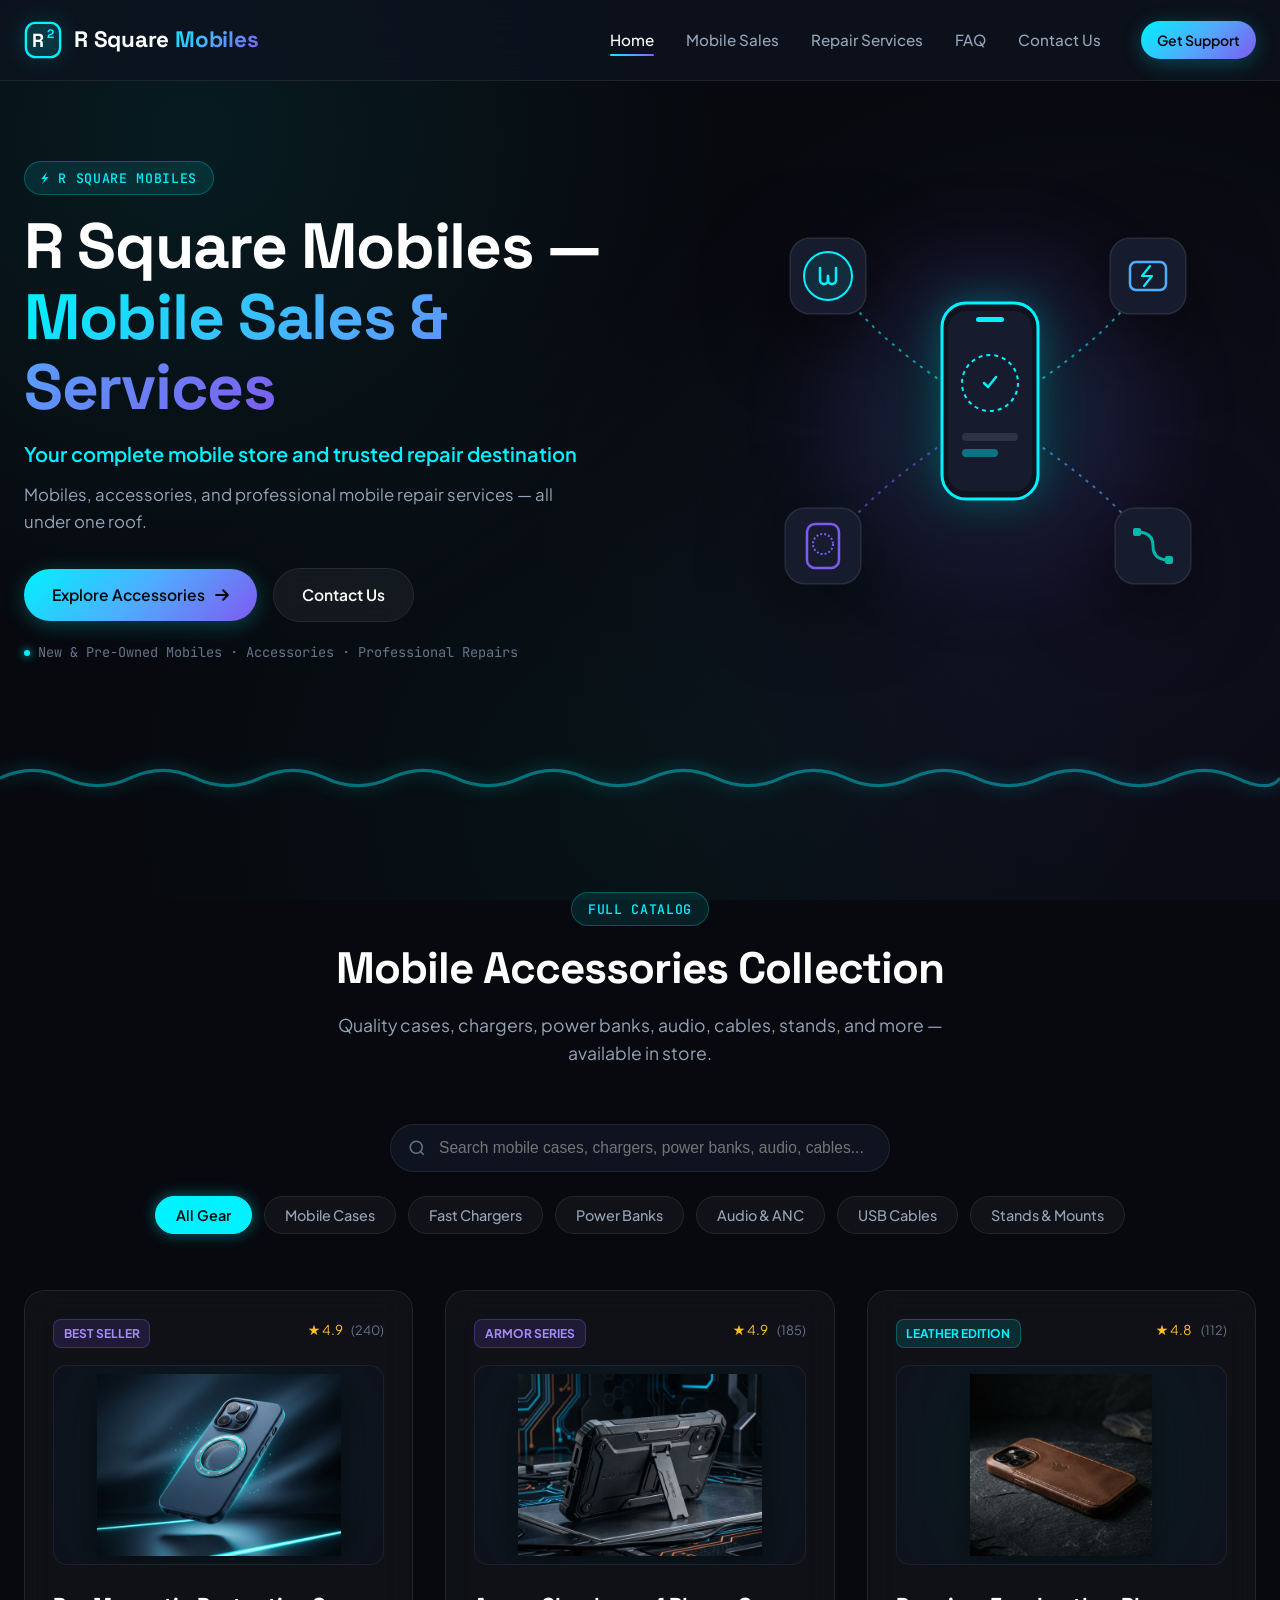
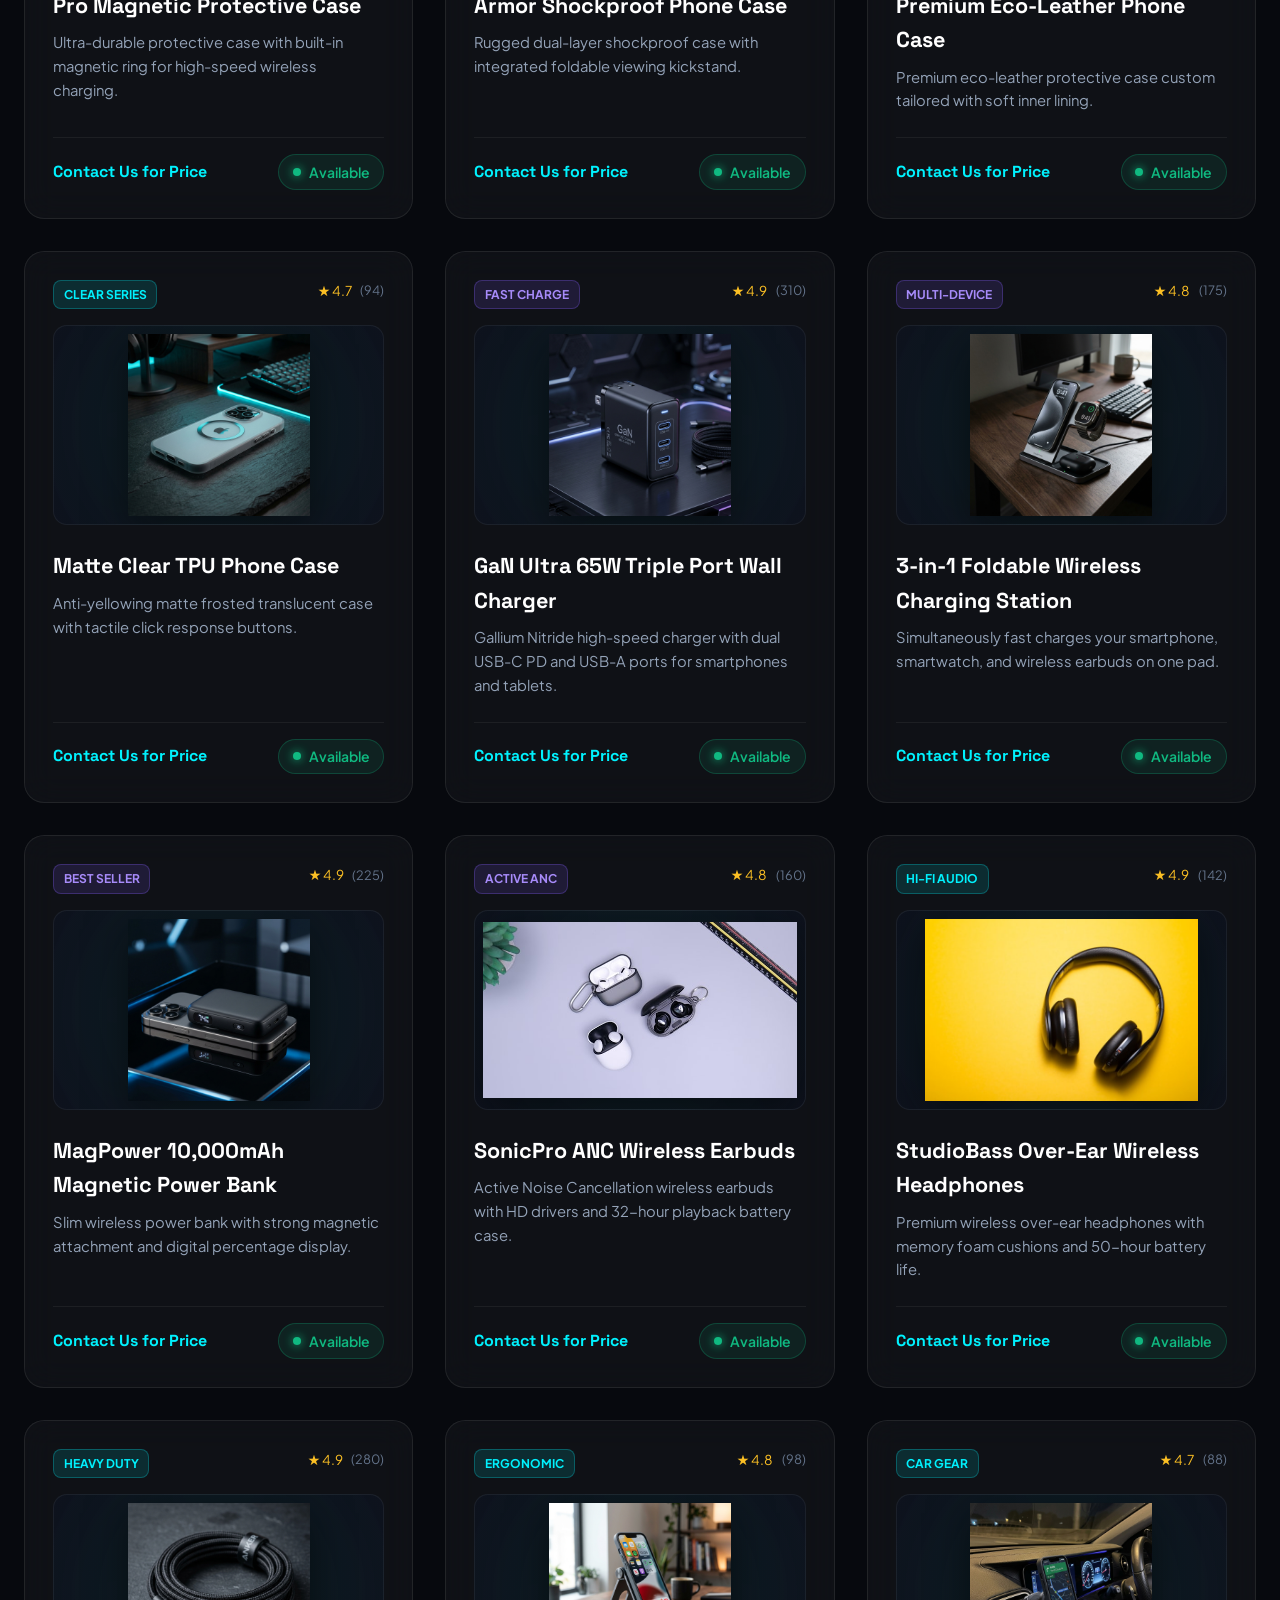
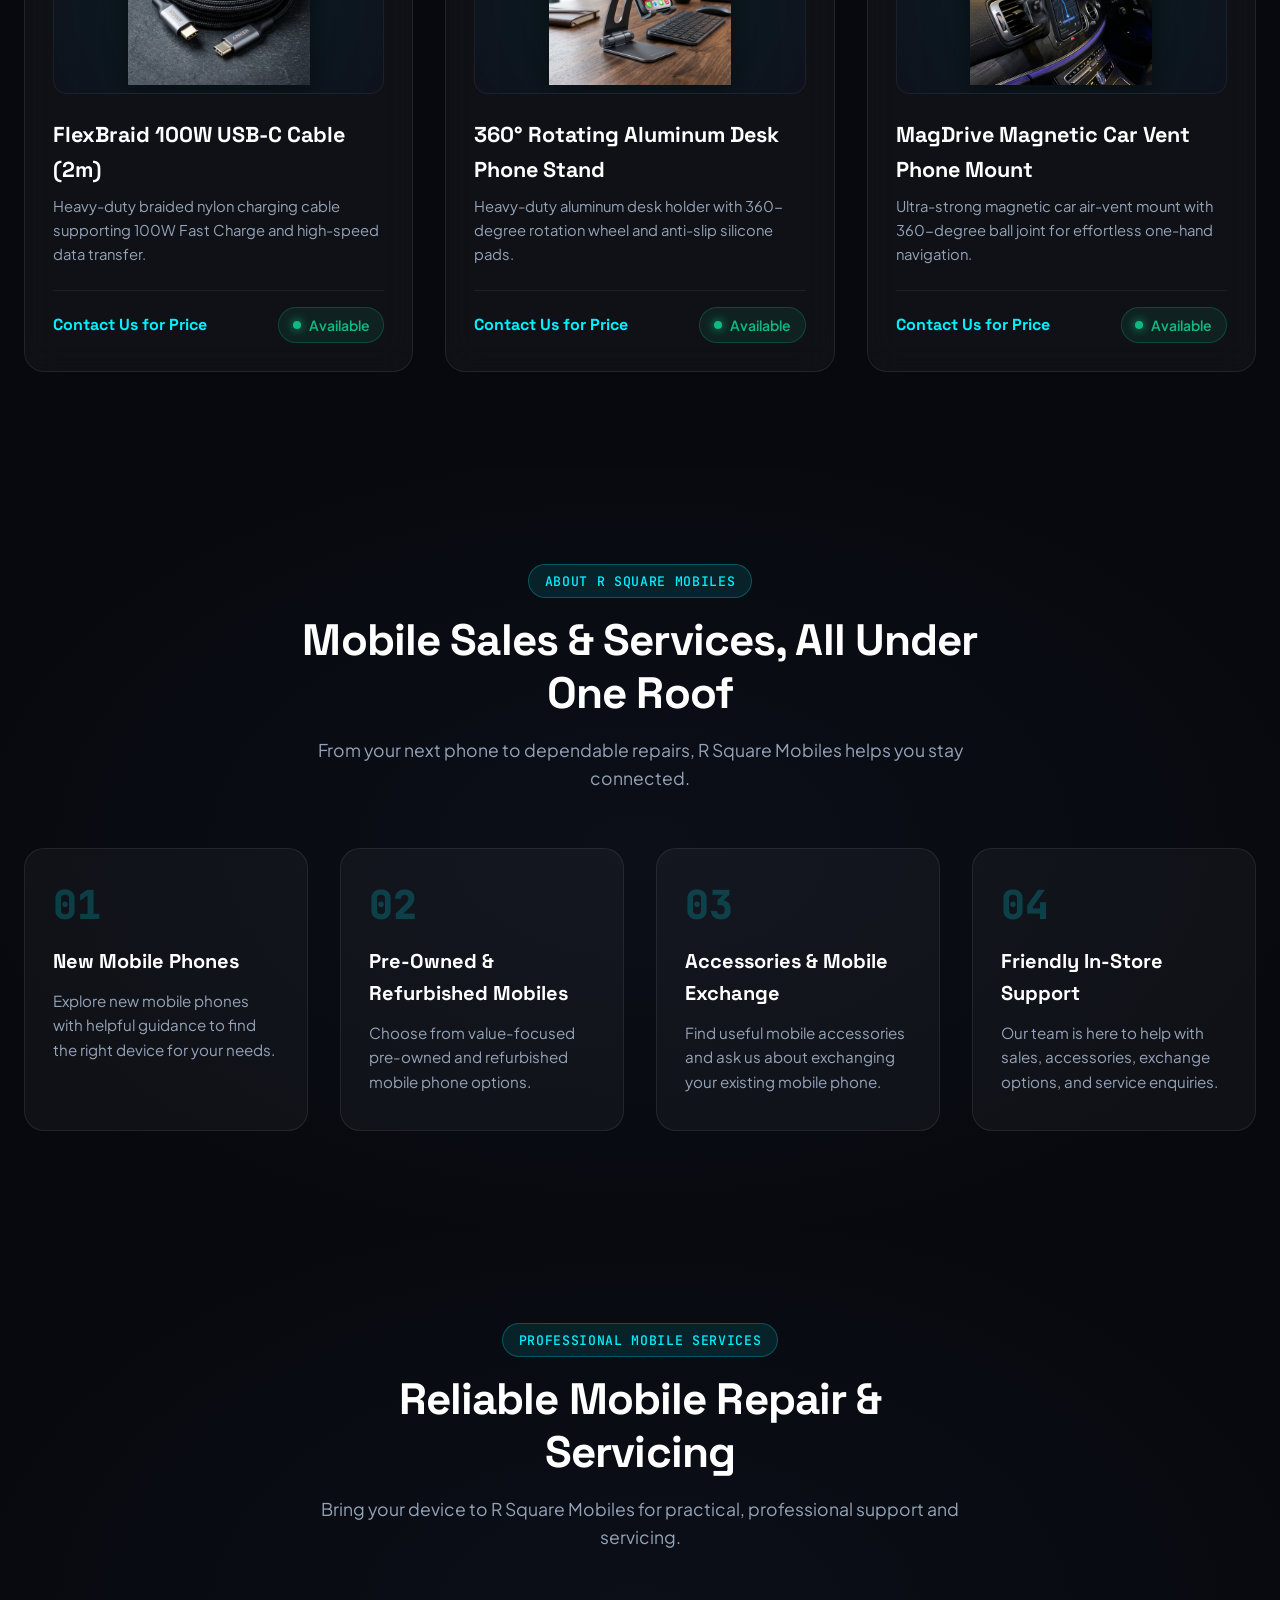
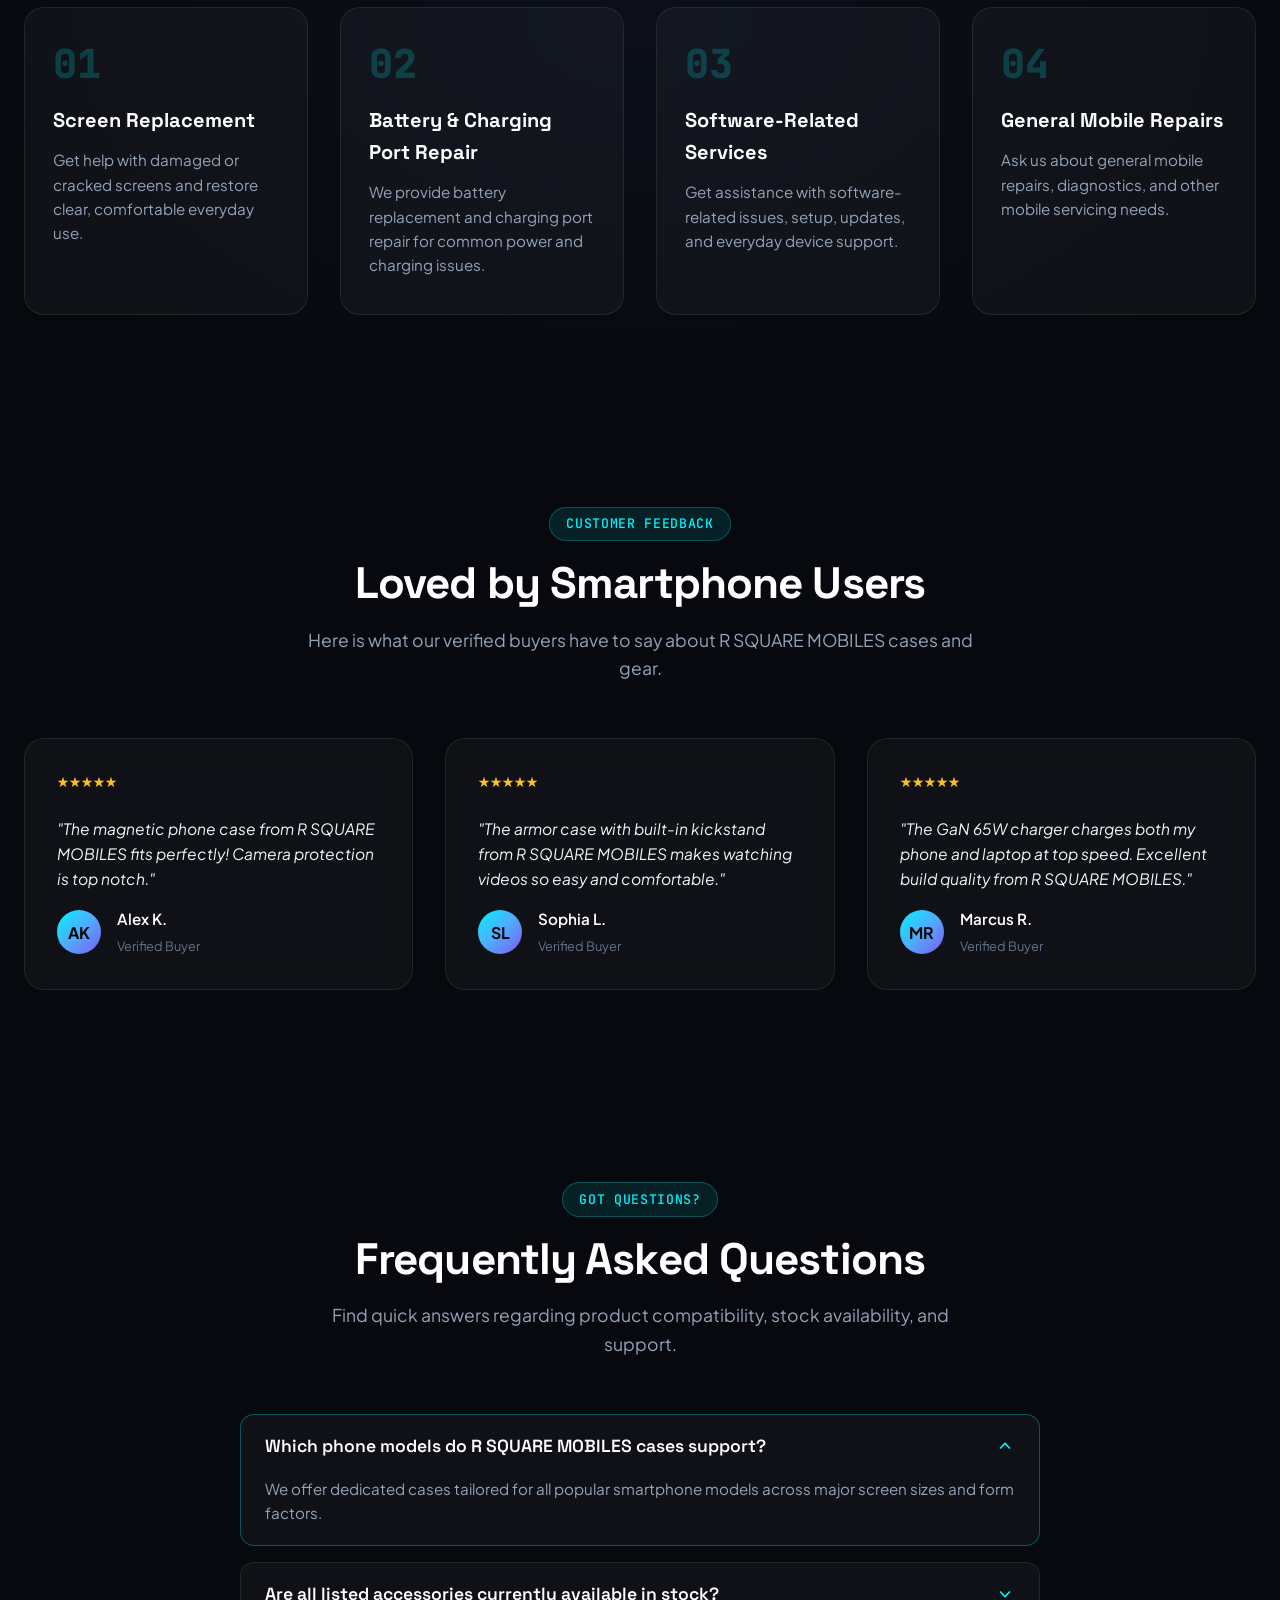
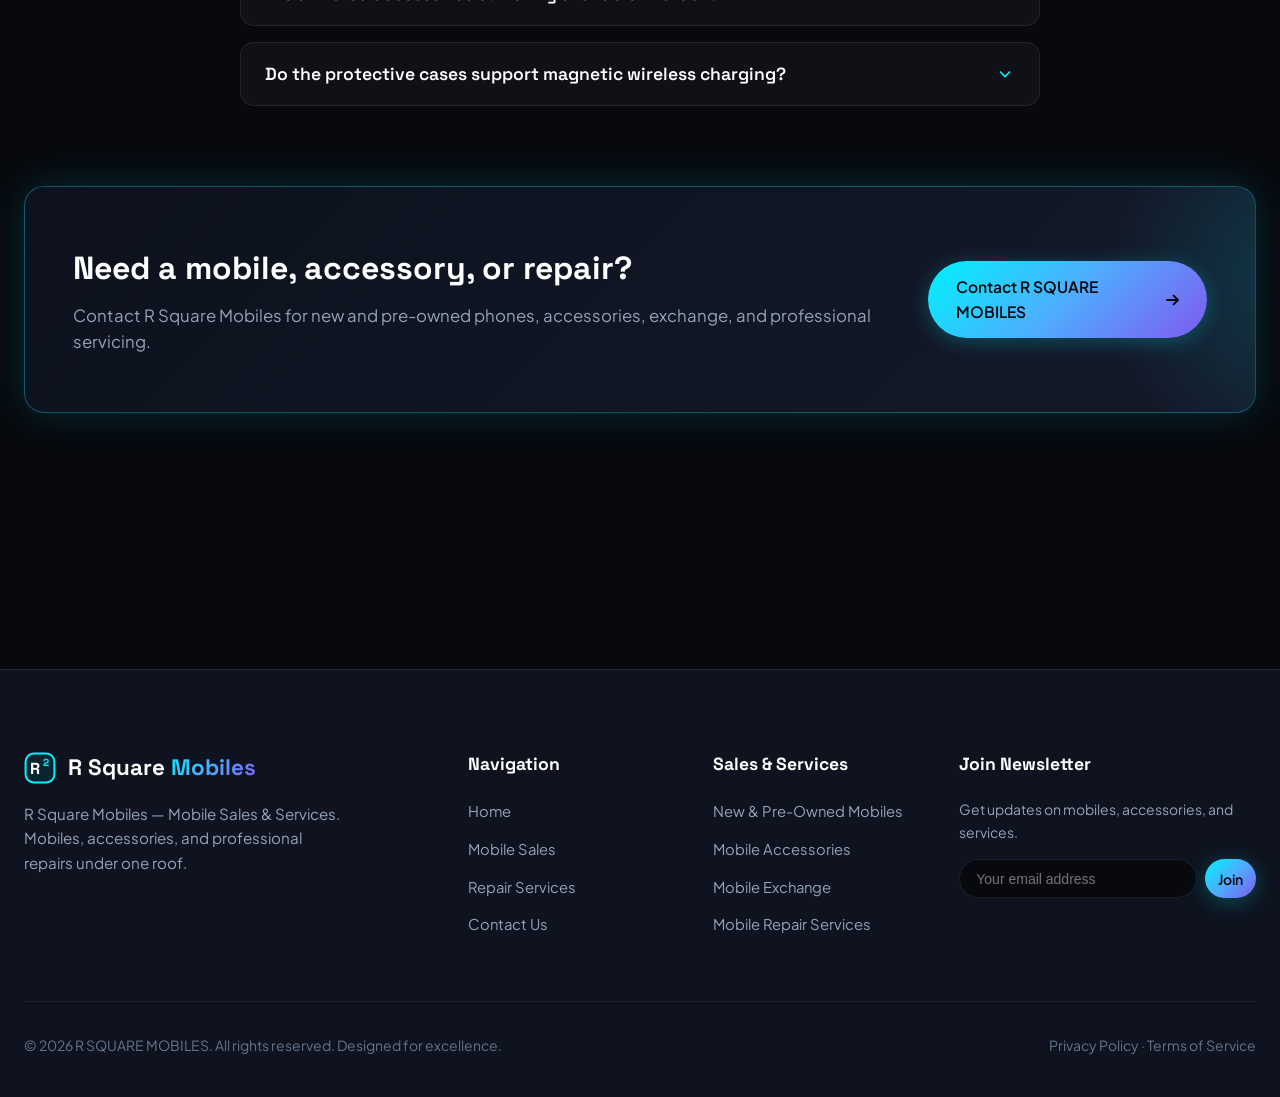
==== commit 183b7132: "Update mobile sales services and accessory pricing" ====
--- a/index.html
+++ b/index.html
@@ -4,9 +4,9 @@
 <head>
   <meta charset="UTF-8">
   <meta name="viewport" content="width=device-width, initial-scale=1.0">
-  <title>R SQUARE MOBILES — Premium Mobile Cases &amp; Accessories</title>
+  <title>R SQUARE MOBILES — Mobile Sales &amp; Services</title>
   <meta name="description"
-    content="R SQUARE MOBILES is your premier destination for high-end mobile cases and smartphone accessories — fast chargers, magnetic power banks, ANC wireless earbuds, and braided cables.">
+    content="R SQUARE MOBILES provides new and pre-owned mobiles, accessories, exchange options, and professional mobile repair services.">
   <link rel="preconnect" href="https://fonts.googleapis.com">
   <link rel="preconnect" href="https://fonts.gstatic.com" crossorigin>
   <link rel="stylesheet" href="css/style.css">
@@ -42,8 +42,8 @@
       <nav class="main-nav" id="mainNav">
         <ul class="nav-links">
           <li><a href="index.html" class="active">Home</a></li>
-          <li><a href="#accessories">Mobile Cases &amp; Accessories</a></li>
-          <li><a href="#why">Why R SQUARE MOBILES</a></li>
+          <li><a href="#sales">Mobile Sales</a></li>
+          <li><a href="#services">Repair Services</a></li>
           <li><a href="#faq">FAQ</a></li>
           <li><a href="contact.html">Contact Us</a></li>
         </ul>
@@ -60,24 +60,23 @@
       <div class="container hero-inner">
         <div class="hero-copy">
           <span class="eyebrow">⚡ R SQUARE MOBILES</span>
-          <h1 class="hero-heading">Welcome to <span class="accent">R SQUARE MOBILES</span></h1>
-          <p class="hero-sub">Premium Mobile Cases &amp; High-Performance Accessories</p>
-          <p class="hero-desc">Explore tailored protective cases and high-speed charging accessories designed for
-            maximum durability, fast charging, and sleek minimalist style.</p>
+          <h1 class="hero-heading">R Square Mobiles — <span class="accent">Mobile Sales &amp; Services</span></h1>
+          <p class="hero-sub">Your complete mobile store and trusted repair destination</p>
+          <p class="hero-desc">Mobiles, accessories, and professional mobile repair services — all under one roof.</p>
 
           <div class="hero-actions">
             <div class="hero-buttons">
               <a href="#accessories" class="btn btn-primary">
-                Explore Cases &amp; Gear
+                Explore Accessories
                 <svg class="btn-icon" viewBox="0 0 12 12" fill="none" aria-hidden="true">
                   <path d="M1 6h10M7 2l4 4-4 4" stroke="currentColor" stroke-width="1.8" stroke-linecap="round"
                     stroke-linejoin="round" />
                 </svg>
               </a>
-              <a href="contact.html" class="btn btn-secondary">Inquire Stock</a>
+              <a href="contact.html" class="btn btn-secondary">Contact Us</a>
             </div>
             <div class="hero-note">
-              <span></span> Universal Smartphone Support · Heavy-Duty Impact Protection · 1-Year Warranty
+              <span></span> New &amp; Pre-Owned Mobiles · Accessories · Professional Repairs
             </div>
           </div>
         </div>
@@ -161,8 +160,8 @@
       <div class="container">
         <div class="section-head">
           <span class="eyebrow">Full Catalog</span>
-          <h2 class="section-heading">Mobile Cases &amp; Accessories Collection</h2>
-          <p class="section-sub">High quality protective cases and universal fast-charging mobile gear.</p>
+          <h2 class="section-heading">Mobile Accessories Collection</h2>
+          <p class="section-sub">Quality cases, chargers, power banks, audio, cables, stands, and more — available in store.</p>
         </div>
 
         <!-- Filter & Search Controls -->
@@ -196,35 +195,67 @@
     </section>
 
     <!-- ============================= WHY CHOOSE US ============================= -->
-    <section class="why" id="why">
+    <section class="why" id="sales">
       <div class="container">
         <div class="section-head">
-          <span class="eyebrow">The R SQUARE MOBILES Promise</span>
-          <h2 class="section-heading">Why Thousands Choose R SQUARE MOBILES</h2>
-          <p class="section-sub">Uncompromising hardware quality, certified device safety standards, and dedicated
-            support.</p>
+          <span class="eyebrow">About R SQUARE MOBILES</span>
+          <h2 class="section-heading">Mobile Sales &amp; Services, All Under One Roof</h2>
+          <p class="section-sub">From your next phone to dependable repairs, R Square Mobiles helps you stay connected.</p>
         </div>
 
         <div class="feature-grid">
           <div class="feature-item">
             <span class="feature-num">01</span>
-            <h3>Precision Design Fits</h3>
-            <p>Every case is custom molded for exact device dimensions, port cutouts, and camera module alignments.</p>
+            <h3>New Mobile Phones</h3>
+            <p>Explore new mobile phones with helpful guidance to find the right device for your needs.</p>
           </div>
           <div class="feature-item">
             <span class="feature-num">02</span>
-            <h3>Universal Compatibility</h3>
-            <p>Fully optimized for latest smartphone models, tablets, and mobile electronic devices.</p>
+            <h3>Pre-Owned &amp; Refurbished Mobiles</h3>
+            <p>Choose from value-focused pre-owned and refurbished mobile phone options.</p>
           </div>
           <div class="feature-item">
             <span class="feature-num">03</span>
-            <h3>Fast Express Shipping</h3>
-            <p>Orders are dispatched within 24 hours with real-time package tracking right to your doorstep.</p>
+            <h3>Accessories &amp; Mobile Exchange</h3>
+            <p>Find useful mobile accessories and ask us about exchanging your existing mobile phone.</p>
           </div>
           <div class="feature-item">
             <span class="feature-num">04</span>
-            <h3>1-Year Replacement Warranty</h3>
-            <p>Peace of mind with our hassle-free instant 1-year product replacement policy on all electronic gear.</p>
+            <h3>Friendly In-Store Support</h3>
+            <p>Our team is here to help with sales, accessories, exchange options, and service enquiries.</p>
+          </div>
+        </div>
+      </div>
+    </section>
+
+    <section class="why" id="services">
+      <div class="container">
+        <div class="section-head">
+          <span class="eyebrow">Professional Mobile Services</span>
+          <h2 class="section-heading">Reliable Mobile Repair &amp; Servicing</h2>
+          <p class="section-sub">Bring your device to R Square Mobiles for practical, professional support and servicing.</p>
+        </div>
+
+        <div class="feature-grid">
+          <div class="feature-item">
+            <span class="feature-num">01</span>
+            <h3>Screen Replacement</h3>
+            <p>Get help with damaged or cracked screens and restore clear, comfortable everyday use.</p>
+          </div>
+          <div class="feature-item">
+            <span class="feature-num">02</span>
+            <h3>Battery &amp; Charging Port Repair</h3>
+            <p>We provide battery replacement and charging port repair for common power and charging issues.</p>
+          </div>
+          <div class="feature-item">
+            <span class="feature-num">03</span>
+            <h3>Software-Related Services</h3>
+            <p>Get assistance with software-related issues, setup, updates, and everyday device support.</p>
+          </div>
+          <div class="feature-item">
+            <span class="feature-num">04</span>
+            <h3>General Mobile Repairs</h3>
+            <p>Ask us about general mobile repairs, diagnostics, and other mobile servicing needs.</p>
           </div>
         </div>
       </div>
@@ -340,8 +371,8 @@
         <div class="container">
           <div class="cta-panel">
             <div class="cta-copy">
-              <h2>Looking for a specific phone model case?</h2>
-              <p>Our R SQUARE MOBILES specialists can check compatibility for any device model.</p>
+              <h2>Need a mobile, accessory, or repair?</h2>
+              <p>Contact R Square Mobiles for new and pre-owned phones, accessories, exchange, and professional servicing.</p>
             </div>
             <a href="contact.html" class="btn btn-primary">
               Contact R SQUARE MOBILES
@@ -372,7 +403,7 @@
             </svg>
             <span>R Square<span class="accent"> Mobiles</span></span>
           </div>
-          <p class="footer-tagline">Your premium destination for smartphone cases and fast-charging mobile accessories.
+          <p class="footer-tagline">R Square Mobiles — Mobile Sales &amp; Services. Mobiles, accessories, and professional repairs under one roof.
           </p>
         </div>
 
@@ -380,25 +411,25 @@
           <h4>Navigation</h4>
           <ul>
             <li><a href="index.html">Home</a></li>
-            <li><a href="#accessories">Cases &amp; Gear</a></li>
-            <li><a href="#why">Why R SQUARE MOBILES</a></li>
+            <li><a href="#sales">Mobile Sales</a></li>
+            <li><a href="#services">Repair Services</a></li>
             <li><a href="contact.html">Contact Us</a></li>
           </ul>
         </div>
 
         <div class="footer-col">
-          <h4>Categories</h4>
+          <h4>Sales &amp; Services</h4>
           <ul>
-            <li><a href="#accessories">Mobile Cases</a></li>
-            <li><a href="#accessories">Fast Chargers</a></li>
-            <li><a href="#accessories">Power Banks</a></li>
-            <li><a href="#accessories">Wireless Audio</a></li>
+            <li><a href="#sales">New &amp; Pre-Owned Mobiles</a></li>
+            <li><a href="#accessories">Mobile Accessories</a></li>
+            <li><a href="#sales">Mobile Exchange</a></li>
+            <li><a href="#services">Mobile Repair Services</a></li>
           </ul>
         </div>
 
         <div class="footer-col">
           <h4>Join Newsletter</h4>
-          <p style="font-size:0.875rem; color:var(--text-muted);">Get updates on new phone cases and drops.</p>
+          <p style="font-size:0.875rem; color:var(--text-muted);">Get updates on mobiles, accessories, and services.</p>
           <form class="newsletter-form"
             onsubmit="event.preventDefault(); showToast('Subscribed to R SQUARE MOBILES newsletter!'); this.reset();">
             <input type="email" placeholder="Your email address" class="newsletter-input" required>
@@ -417,4 +448,4 @@
   <script src="js/script.js"></script>
 </body>
 
-</html>+</html>
